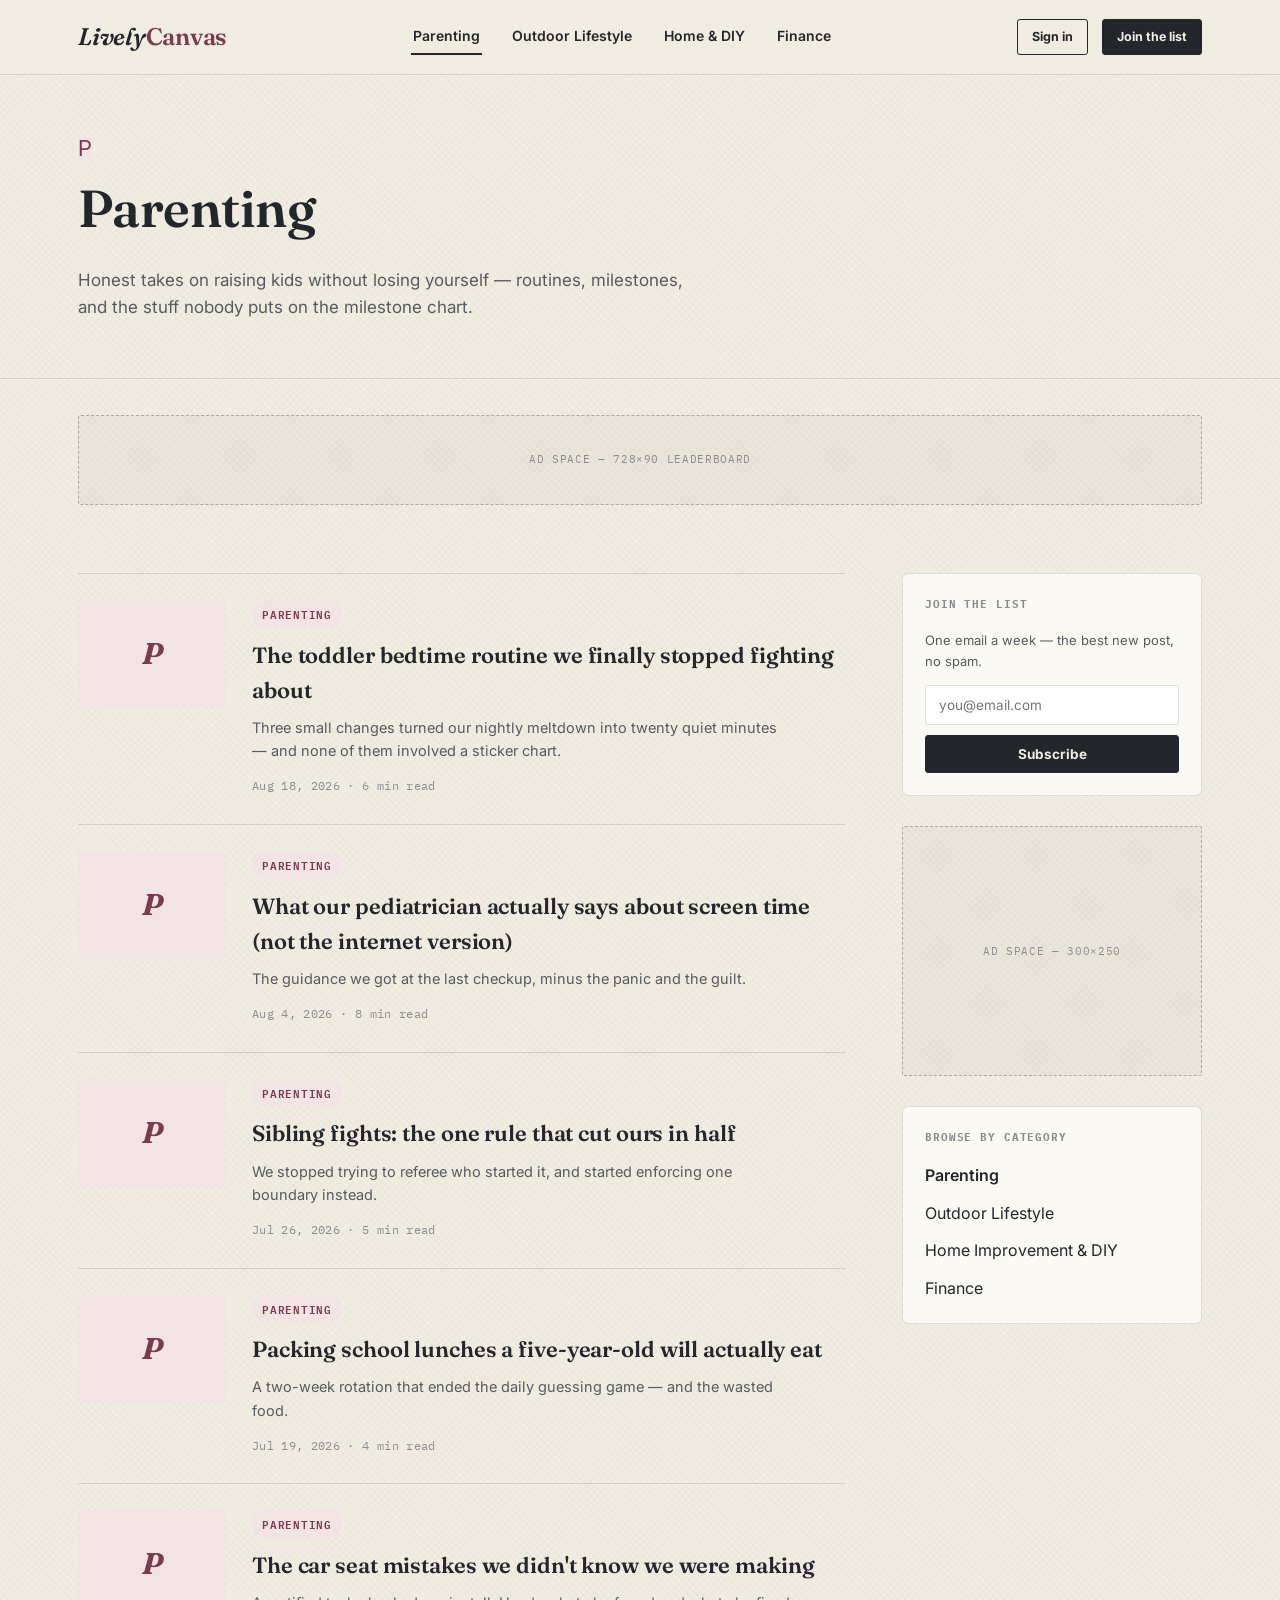
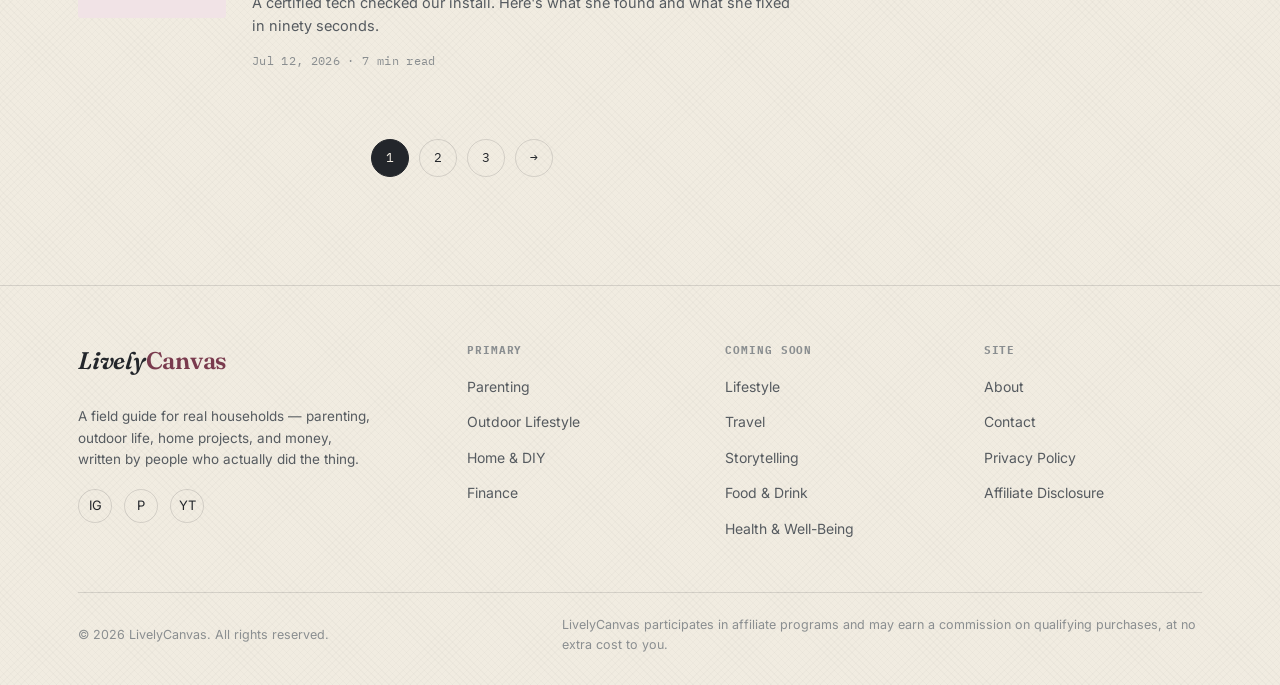
==== category.html @ d6696877 "Uploaded files from laptop" ====
<!DOCTYPE html>
<html lang="en">
<head>
<meta charset="UTF-8">
<meta name="viewport" content="width=device-width, initial-scale=1.0">
<title>Parenting — LivelyCanvas</title>
<meta name="description" content="Honest takes on raising kids without losing yourself.">
<link rel="preconnect" href="https://fonts.googleapis.com">
<link href="https://fonts.googleapis.com/css2?family=Fraunces:ital,wght@0,500;0,600;0,700;1,500;1,600&family=Inter:wght@400;500;600;700&family=IBM+Plex+Mono:wght@500;600&display=swap" rel="stylesheet">
<link rel="stylesheet" href="styles.css">
<!-- Google AdSense: paste your <script async src="https://pagead2..."> tag here once approved -->
</head>
<body>

<header class="site-header">
  <div class="header-row">
    <a href="index.html" class="logo">Lively<span>Canvas</span></a>
    <nav class="primary-nav">
      <a href="category.html?cat=parenting" class="active">Parenting</a>
      <a href="category.html?cat=outdoor">Outdoor Lifestyle</a>
      <a href="category.html?cat=diy">Home &amp; DIY</a>
      <a href="category.html?cat=finance">Finance</a>
    </nav>
    <div class="header-actions">
      <a href="#newsletter" class="btn btn-ghost btn-sm">Sign in</a>
      <a href="#newsletter" class="btn btn-solid btn-sm">Join the list</a>
      <button class="nav-toggle" aria-label="Menu"><span></span><span></span><span></span></button>
    </div>
  </div>
  <nav class="mobile-nav">
    <a href="category.html?cat=parenting">Parenting</a>
    <a href="category.html?cat=outdoor">Outdoor Lifestyle</a>
    <a href="category.html?cat=diy">Home &amp; DIY</a>
    <a href="category.html?cat=finance">Finance</a>
    <a href="#newsletter">Join the list</a>
  </nav>
</header>

<main>

  <section class="cat-hero">
    <div class="wrap">
      <span class="tag-icon" style="background:var(--plum-soft); color:var(--plum);">P</span>
      <h1>Parenting</h1>
      <p>Honest takes on raising kids without losing yourself — routines, milestones, and the stuff nobody puts on the milestone chart.</p>
    </div>
  </section>

  <div class="wrap" style="padding-top:36px;">
    <div class="ad-slot leaderboard">Ad space — 728×90 leaderboard</div>
  </div>

  <section class="section">
    <div class="wrap">
      <div class="post-layout">
        <div class="post-list">

          <article class="post-row">
            <div class="post-thumb plum">P</div>
            <div class="post-body">
              <span class="pill plum">Parenting</span>
              <h3><a href="post.html">The toddler bedtime routine we finally stopped fighting about</a></h3>
              <p>Three small changes turned our nightly meltdown into twenty quiet minutes — and none of them involved a sticker chart.</p>
              <span class="post-meta">Aug 18, 2026 · 6 min read</span>
            </div>
          </article>

          <article class="post-row">
            <div class="post-thumb plum">P</div>
            <div class="post-body">
              <span class="pill plum">Parenting</span>
              <h3><a href="post.html">What our pediatrician actually says about screen time (not the internet version)</a></h3>
              <p>The guidance we got at the last checkup, minus the panic and the guilt.</p>
              <span class="post-meta">Aug 4, 2026 · 8 min read</span>
            </div>
          </article>

          <article class="post-row">
            <div class="post-thumb plum">P</div>
            <div class="post-body">
              <span class="pill plum">Parenting</span>
              <h3><a href="post.html">Sibling fights: the one rule that cut ours in half</a></h3>
              <p>We stopped trying to referee who started it, and started enforcing one boundary instead.</p>
              <span class="post-meta">Jul 26, 2026 · 5 min read</span>
            </div>
          </article>

          <article class="post-row">
            <div class="post-thumb plum">P</div>
            <div class="post-body">
              <span class="pill plum">Parenting</span>
              <h3><a href="post.html">Packing school lunches a five-year-old will actually eat</a></h3>
              <p>A two-week rotation that ended the daily guessing game — and the wasted food.</p>
              <span class="post-meta">Jul 19, 2026 · 4 min read</span>
            </div>
          </article>

          <article class="post-row">
            <div class="post-thumb plum">P</div>
            <div class="post-body">
              <span class="pill plum">Parenting</span>
              <h3><a href="post.html">The car seat mistakes we didn't know we were making</a></h3>
              <p>A certified tech checked our install. Here's what she found and what she fixed in ninety seconds.</p>
              <span class="post-meta">Jul 12, 2026 · 7 min read</span>
            </div>
          </article>

          <div class="pagination">
            <a href="#" class="active">1</a>
            <a href="#">2</a>
            <a href="#">3</a>
            <a href="#">→</a>
          </div>
        </div>

        <aside class="sidebar">
          <div class="widget widget-newsletter" id="newsletter">
            <h4>Join the list</h4>
            <p>One email a week — the best new post, no spam.</p>
            <form data-newsletter>
              <input type="email" placeholder="you@email.com" required>
              <button type="submit" class="btn btn-solid">Subscribe</button>
            </form>
            <p class="newsletter-confirm" style="font-size:12px;"></p>
          </div>
          <div class="ad-slot rectangle">Ad space — 300×250</div>
          <div class="widget">
            <h4>Browse by category</h4>
            <ul style="display:flex; flex-direction:column; gap:12px;">
              <li><a href="category.html?cat=parenting" style="font-weight:600;">Parenting</a></li>
              <li><a href="category.html?cat=outdoor">Outdoor Lifestyle</a></li>
              <li><a href="category.html?cat=diy">Home Improvement &amp; DIY</a></li>
              <li><a href="category.html?cat=finance">Finance</a></li>
            </ul>
          </div>
        </aside>
      </div>
    </div>
  </section>

</main>

<footer class="site-footer">
  <div class="wrap">
    <div class="footer-grid">
      <div class="footer-brand">
        <a href="index.html" class="logo">Lively<span>Canvas</span></a>
        <p>A field guide for real households — parenting, outdoor life, home projects, and money, written by people who actually did the thing.</p>
        <div class="social-row">
          <a href="#" aria-label="Instagram">IG</a>
          <a href="#" aria-label="Pinterest">P</a>
          <a href="#" aria-label="YouTube">YT</a>
        </div>
      </div>
      <div class="footer-col">
        <h4>Primary</h4>
        <ul>
          <li><a href="category.html?cat=parenting">Parenting</a></li>
          <li><a href="category.html?cat=outdoor">Outdoor Lifestyle</a></li>
          <li><a href="category.html?cat=diy">Home &amp; DIY</a></li>
          <li><a href="category.html?cat=finance">Finance</a></li>
        </ul>
      </div>
      <div class="footer-col">
        <h4>Coming soon</h4>
        <ul>
          <li><a href="#">Lifestyle</a></li>
          <li><a href="#">Travel</a></li>
          <li><a href="#">Storytelling</a></li>
          <li><a href="#">Food &amp; Drink</a></li>
          <li><a href="#">Health &amp; Well-Being</a></li>
        </ul>
      </div>
      <div class="footer-col">
        <h4>Site</h4>
        <ul>
          <li><a href="#">About</a></li>
          <li><a href="#">Contact</a></li>
          <li><a href="#">Privacy Policy</a></li>
          <li><a href="#">Affiliate Disclosure</a></li>
        </ul>
      </div>
    </div>
    <div class="footer-bottom">
      <p>© 2026 LivelyCanvas. All rights reserved.</p>
      <p class="disclosure">LivelyCanvas participates in affiliate programs and may earn a commission on qualifying purchases, at no extra cost to you.</p>
    </div>
  </div>
</footer>

<script src="script.js"></script>
</body>
</html>
---- styles.css ----
/* =========================================================
   LivelyCanvas — design tokens
   ========================================================= */
:root{
  --canvas:      #F1ECE1;
  --canvas-deep: #E7DFCC;
  --card:        #FBF9F3;
  --ink:         #23262B;
  --ink-soft:    #565B60;
  --ink-faint:   #8A8E90;
  --line:        rgba(35,38,43,0.14);

  --meadow:      #3F5D45;  /* Outdoor Lifestyle */
  --meadow-soft: #E4EBE3;
  --plum:        #7A3B4E;  /* Parenting */
  --plum-soft:   #F1E3E6;
  --mustard:     #B9852A;  /* Home Improvement & DIY */
  --mustard-soft:#F3E7CF;
  --denim:       #2F5266;  /* Finance */
  --denim-soft:  #E1E9EC;

  --radius: 3px;
  --radius-lg: 6px;
  --max: 1180px;

  --font-display: 'Fraunces', Georgia, serif;
  --font-body: 'Inter', -apple-system, BlinkMacSystemFont, sans-serif;
  --font-mono: 'IBM Plex Mono', ui-monospace, monospace;
}

*, *::before, *::after{ box-sizing: border-box; }
html{ scroll-behavior: smooth; }

body{
  margin:0;
  background: var(--canvas);
  color: var(--ink);
  font-family: var(--font-body);
  font-size: 16px;
  line-height: 1.6;
  -webkit-font-smoothing: antialiased;
  background-image:
    repeating-linear-gradient(45deg, rgba(35,38,43,0.025) 0 1px, transparent 1px 5px),
    repeating-linear-gradient(-45deg, rgba(35,38,43,0.02) 0 1px, transparent 1px 5px);
}

img{ max-width:100%; display:block; }
a{ color: inherit; text-decoration: none; }
ul{ list-style:none; margin:0; padding:0; }
button{ font-family: inherit; cursor:pointer; }
input{ font-family: inherit; }

.wrap{ max-width: var(--max); margin: 0 auto; padding: 0 28px; }

.eyebrow{
  font-family: var(--font-mono);
  font-size: 12px;
  letter-spacing: 0.11em;
  text-transform: uppercase;
  color: var(--ink-soft);
}

/* Signature brush underline */
.brush{ display:block; width: 100%; height: 14px; margin-top: -6px; }
.brush path{ stroke-linecap: round; }

/* =========================================================
   Header
   ========================================================= */
.site-header{
  position: sticky; top:0; z-index: 40;
  background: rgba(241,236,225,0.92);
  backdrop-filter: blur(6px);
  border-bottom: 1px solid var(--line);
}
.header-row{
  display:flex; align-items:center; justify-content:space-between;
  padding: 18px 28px; max-width: var(--max); margin: 0 auto; gap: 24px;
}
.logo{
  font-family: var(--font-display); font-style: italic; font-weight: 600;
  font-size: 24px; letter-spacing: -0.01em; white-space: nowrap;
}
.logo span{ color: var(--plum); font-style: normal; }

.primary-nav{ display:flex; gap: 28px; }
.primary-nav a{
  font-size: 14px; font-weight: 600; padding: 6px 2px;
  border-bottom: 2px solid transparent;
  transition: border-color .15s ease, color .15s ease;
}
.primary-nav a:hover, .primary-nav a.active{ border-color: var(--ink); }

.header-actions{ display:flex; align-items:center; gap:14px; }
.btn{
  display:inline-flex; align-items:center; gap:8px;
  font-size: 13.5px; font-weight: 700; padding: 10px 18px;
  border-radius: var(--radius); border: 1px solid var(--ink);
  transition: transform .12s ease, background .15s ease, color .15s ease;
}
.btn-solid{ background: var(--ink); color: var(--canvas); }
.btn-solid:hover{ transform: translateY(-1px); background:#000; }
.btn-ghost{ background: transparent; color: var(--ink); }
.btn-ghost:hover{ background: var(--ink); color: var(--canvas); }
.btn-sm{ padding: 7px 14px; font-size: 12.5px; }

.nav-toggle{
  display:none; background:none; border:none;
  flex-direction:column; gap:5px; padding: 4px;
}
.nav-toggle span{ width:22px; height:2px; background:var(--ink); display:block; }
.mobile-nav{ display:none; flex-direction:column; padding: 6px 28px 20px; border-bottom: 1px solid var(--line); }
.mobile-nav.open{ display:flex; }
.mobile-nav a{ padding: 12px 0; font-size:15px; font-weight:600; border-bottom:1px solid var(--line); }
.mobile-nav a:last-child{ border-bottom:none; }

/* =========================================================
   Hero
   ========================================================= */
.hero{ padding: 76px 0 60px; border-bottom: 1px solid var(--line); }
.hero-inner{ max-width: 760px; }
.hero h1{
  font-family: var(--font-display); font-weight: 600;
  font-size: clamp(40px, 6vw, 68px); line-height: 1.04; letter-spacing: -0.015em;
  margin: 18px 0 6px;
}
.hero h1 em{ font-style: italic; color: var(--plum); }
.hero p.lede{ font-size: 19px; color: var(--ink-soft); max-width: 540px; margin: 22px 0 34px; }
.hero-cta{ display:flex; gap:14px; flex-wrap: wrap; }

/* =========================================================
   Category swatch grid
   ========================================================= */
.section{ padding: 68px 0; }
.section-head{
  display:flex; align-items: flex-end; justify-content: space-between;
  gap: 20px; margin-bottom: 34px; flex-wrap: wrap;
}
.section-head h2{
  font-family: var(--font-display); font-size: clamp(28px, 3.4vw, 38px);
  font-weight: 600; margin: 6px 0 0; letter-spacing: -0.01em;
}
.section-head p{ color: var(--ink-soft); max-width: 480px; margin: 8px 0 0; }

.swatch-grid{ display:grid; grid-template-columns: repeat(4, 1fr); gap: 18px; }
.swatch{
  position: relative; background: var(--card); border: 1px solid var(--line);
  border-radius: var(--radius-lg); padding: 26px 22px 22px; overflow: hidden;
  transition: transform .18s ease, box-shadow .18s ease;
}
.swatch::before{
  content:""; position:absolute; left:0; top:0; bottom:0; width: 5px;
  background: var(--accent, var(--ink));
}
.swatch:hover{ transform: translateY(-4px); box-shadow: 0 14px 26px rgba(35,38,43,0.09); }
.swatch .tag-icon{
  width: 38px; height:38px; border-radius: 50%;
  background: var(--accent-soft, var(--canvas-deep)); color: var(--accent, var(--ink));
  display:flex; align-items:center; justify-content:center;
  font-family: var(--font-display); font-style: italic; font-weight:700; font-size:17px;
  margin-bottom: 16px;
}
.swatch h3{ font-family: var(--font-display); font-size: 21px; font-weight: 600; margin: 0 0 8px; }
.swatch p{ font-size: 14px; color: var(--ink-soft); margin: 0 0 16px; }
.swatch .swatch-link{
  font-family: var(--font-mono); font-size: 12px; letter-spacing: 0.06em;
  text-transform: uppercase; font-weight: 600; color: var(--accent, var(--ink));
  display:inline-flex; align-items:center; gap:6px;
}

.swatch.meadow{ --accent: var(--meadow); --accent-soft: var(--meadow-soft); }
.swatch.plum{ --accent: var(--plum); --accent-soft: var(--plum-soft); }
.swatch.mustard{ --accent: var(--mustard); --accent-soft: var(--mustard-soft); }
.swatch.denim{ --accent: var(--denim); --accent-soft: var(--denim-soft); }

/* Category pill */
.pill{
  display:inline-block; font-family: var(--font-mono); font-size: 11px;
  letter-spacing: 0.07em; text-transform: uppercase; font-weight: 600;
  padding: 5px 10px; border-radius: 20px;
  background: var(--accent-soft, var(--canvas-deep)); color: var(--accent, var(--ink));
}
.pill.meadow{ --accent: var(--meadow); --accent-soft: var(--meadow-soft); }
.pill.plum{ --accent: var(--plum); --accent-soft: var(--plum-soft); }
.pill.mustard{ --accent: var(--mustard); --accent-soft: var(--mustard-soft); }
.pill.denim{ --accent: var(--denim); --accent-soft: var(--denim-soft); }
.pill.outline{ background: transparent; border: 1px solid var(--line); color: var(--ink-soft); }

/* =========================================================
   Post list / cards
   ========================================================= */
.post-list{ display:flex; flex-direction: column; }
.post-row{
  display:grid; grid-template-columns: 148px 1fr; gap: 26px;
  padding: 26px 0; border-top: 1px solid var(--line); align-items: start;
}
.post-list .post-row:last-child{ border-bottom: 1px solid var(--line); }
.post-thumb{
  width: 148px; height: 108px; border-radius: var(--radius);
  background: var(--accent-soft, var(--canvas-deep)); color: var(--accent, var(--ink));
  display:flex; align-items:center; justify-content:center;
  font-family: var(--font-display); font-style: italic; font-size: 30px; font-weight:700;
  flex-shrink: 0;
}
.post-thumb.meadow{ --accent: var(--meadow); --accent-soft: var(--meadow-soft); }
.post-thumb.plum{ --accent: var(--plum); --accent-soft: var(--plum-soft); }
.post-thumb.mustard{ --accent: var(--mustard); --accent-soft: var(--mustard-soft); }
.post-thumb.denim{ --accent: var(--denim); --accent-soft: var(--denim-soft); }

.post-body h3{
  font-family: var(--font-display); font-size: 22px; font-weight: 600;
  margin: 10px 0 8px; letter-spacing: -0.005em;
}
.post-body h3 a:hover{ text-decoration: underline; text-decoration-color: var(--line); text-underline-offset: 4px; }
.post-body p{ color: var(--ink-soft); font-size: 14.5px; margin: 0 0 10px; max-width: 60ch; }
.post-meta{ font-family: var(--font-mono); font-size: 11.5px; color: var(--ink-faint); letter-spacing: 0.03em; }

/* Coming soon pills row */
.pill-row{ display:flex; flex-wrap: wrap; gap: 10px; }
.pill-row .pill{ padding: 8px 15px; font-size: 11.5px; }

/* =========================================================
   Newsletter band
   ========================================================= */
.newsletter{
  background: var(--ink); color: var(--canvas); border-radius: var(--radius-lg);
  padding: 52px 48px; display:flex; align-items:center; justify-content: space-between;
  gap: 40px; flex-wrap: wrap;
}
.newsletter h2{ font-family: var(--font-display); font-size: clamp(26px,3vw,34px); font-weight: 600; margin: 0 0 8px; }
.newsletter p{ color: rgba(241,236,225,0.72); max-width: 420px; margin:0; font-size: 14.5px;}
.newsletter-form{ display:flex; gap:10px; flex-wrap: wrap; }
.newsletter-form input[type="email"]{
  padding: 13px 16px; border-radius: var(--radius); border: 1px solid rgba(241,236,225,0.3);
  background: rgba(241,236,225,0.06); color: var(--canvas); min-width: 240px; font-size: 14px;
}
.newsletter-form input::placeholder{ color: rgba(241,236,225,0.5); }
.newsletter-form .btn-solid{ background: var(--canvas); color: var(--ink); border-color: var(--canvas); }
.newsletter-note{ font-size: 12px; color: rgba(241,236,225,0.5); margin-top: 10px; width:100%; }
.newsletter-confirm{ font-size: 13.5px; color: var(--mustard); margin-top: 10px; display:none; }

/* =========================================================
   Ad slot (placeholder — swap for real ad code)
   ========================================================= */
.ad-slot{
  border: 1px dashed rgba(35,38,43,0.3); border-radius: var(--radius);
  background: rgba(35,38,43,0.03); color: var(--ink-faint);
  font-family: var(--font-mono); font-size: 11px; letter-spacing: 0.06em; text-transform: uppercase;
  display:flex; align-items:center; justify-content:center; text-align:center; padding: 14px;
}
.ad-slot.leaderboard{ min-height: 90px; }
.ad-slot.rectangle{ min-height: 250px; }
.ad-slot.incontent{ min-height: 110px; margin: 34px 0; }

/* =========================================================
   Footer
   ========================================================= */
.site-footer{ border-top: 1px solid var(--line); padding: 56px 0 30px; margin-top: 40px; }
.footer-grid{ display:grid; grid-template-columns: 1.6fr 1fr 1fr 1fr; gap: 40px; padding-bottom: 40px; }
.footer-brand .logo{ margin-bottom: 12px; display:inline-block; }
.footer-brand p{ color: var(--ink-soft); font-size: 13.5px; max-width: 300px; }
.footer-col h4{
  font-family: var(--font-mono); font-size: 11px; letter-spacing: 0.08em;
  text-transform: uppercase; color: var(--ink-faint); margin: 0 0 14px;
}
.footer-col ul li{ margin-bottom: 10px; }
.footer-col a{ font-size: 14px; color: var(--ink-soft); }
.footer-col a:hover{ color: var(--ink); }
.social-row{ display:flex; gap:12px; margin-top:18px; }
.social-row a{
  width:34px; height:34px; border-radius:50%; border:1px solid var(--line);
  display:flex; align-items:center; justify-content:center; font-size: 13px;
}
.social-row a:hover{ background: var(--ink); color: var(--canvas); }
.footer-bottom{
  border-top: 1px solid var(--line); padding-top: 22px;
  display:flex; justify-content:space-between; align-items:center; flex-wrap: wrap; gap:10px;
}
.footer-bottom p{ font-size: 12.5px; color: var(--ink-faint); margin:0; }
.disclosure{ font-size: 12px; color: var(--ink-faint); max-width: 640px; }

/* =========================================================
   Article / post page
   ========================================================= */
.post-layout{ display:grid; grid-template-columns: 1fr 300px; gap: 56px; align-items: start; }
.article-header{ margin-bottom: 26px; }
.article-header h1{
  font-family: var(--font-display); font-size: clamp(32px, 4.4vw, 48px); font-weight: 600;
  line-height: 1.08; margin: 16px 0 18px; letter-spacing: -0.01em;
}
.article-header .lede{ font-size: 18px; color: var(--ink-soft); max-width: 62ch; }
.byline{ display:flex; align-items:center; gap:12px; margin-top: 22px; font-size: 13.5px; color: var(--ink-soft); }
.byline .avatar{
  width:36px; height:36px; border-radius:50%; background: var(--plum-soft); color: var(--plum);
  display:flex; align-items:center; justify-content:center;
  font-family: var(--font-display); font-style:italic; font-weight:700;
}
.article-hero-img{
  width:100%; aspect-ratio: 16/8; border-radius: var(--radius-lg);
  background: linear-gradient(135deg, var(--plum-soft), var(--mustard-soft));
  margin: 28px 0 36px; display:flex; align-items:center; justify-content:center;
  font-family: var(--font-mono); font-size:12px; color:var(--ink-faint); text-transform:uppercase; letter-spacing:.06em;
}

.article-body{ font-size: 17.5px; line-height: 1.8; max-width: 68ch; }
.article-body h2{ font-family: var(--font-display); font-size: 27px; font-weight:600; margin: 40px 0 14px; letter-spacing: -0.005em; }
.article-body h3{ font-family: var(--font-display); font-size: 21px; font-weight:600; margin: 30px 0 12px; }
.article-body p{ margin: 0 0 20px; color: var(--ink); }
.article-body ul, .article-body ol{ margin: 0 0 20px; padding-left: 22px; }
.article-body li{ margin-bottom: 8px; }
.article-body blockquote{
  font-family: var(--font-display); font-style: italic; font-size: 24px; line-height: 1.5;
  color: var(--plum); border-left: 3px solid var(--plum); margin: 34px 0; padding: 4px 0 4px 24px;
}

.pick-box{
  border: 1px solid var(--line); background: var(--card); border-radius: var(--radius-lg);
  padding: 22px; margin: 30px 0; display:flex; gap:18px; align-items:center;
}
.pick-box .pick-swatch{
  width: 64px; height:64px; border-radius: var(--radius); background: var(--mustard-soft); color: var(--mustard);
  display:flex; align-items:center; justify-content:center;
  font-family: var(--font-display); font-style:italic; font-weight:700; font-size:22px; flex-shrink:0;
}
.pick-box .pick-eyebrow{ font-family: var(--font-mono); font-size:10.5px; text-transform:uppercase; letter-spacing:.08em; color:var(--mustard); }
.pick-box h4{ font-family: var(--font-display); font-size:18px; margin: 4px 0 6px; }
.pick-box p{ font-size: 13.5px; color: var(--ink-soft); margin:0 0 10px; }

.author-box{
  display:flex; gap:18px; border-top: 1px solid var(--line); border-bottom: 1px solid var(--line);
  padding: 28px 0; margin: 44px 0; align-items: flex-start;
}
.author-box .avatar{ width:52px; height:52px; font-size:18px; }
.author-box h4{ font-family: var(--font-display); font-size:17px; margin:0 0 6px; }
.author-box p{ font-size: 13.5px; color: var(--ink-soft); margin:0; max-width: 52ch; }

.sidebar{ display:flex; flex-direction: column; gap: 30px; position: sticky; top: 96px; }
.widget{ border: 1px solid var(--line); background: var(--card); border-radius: var(--radius-lg); padding: 22px; }
.widget h4{ font-family: var(--font-mono); font-size: 11px; text-transform:uppercase; letter-spacing:.08em; color: var(--ink-faint); margin: 0 0 16px; }
.widget-post{ display:flex; gap:12px; margin-bottom:14px; align-items:flex-start; }
.widget-post:last-child{ margin-bottom:0; }
.widget-post .num{ font-family: var(--font-display); font-style:italic; font-weight:700; color: var(--plum); font-size: 18px; width:22px; flex-shrink:0; }
.widget-post h5{ font-family: var(--font-body); font-weight:600; font-size:14px; margin:0 0 4px; line-height:1.4; }
.widget-post span{ font-family: var(--font-mono); font-size:10.5px; color: var(--ink-faint); }
.widget-newsletter p{ font-size: 13px; color: var(--ink-soft); margin: 0 0 14px; }
.widget-newsletter input{ width:100%; padding: 11px 13px; border-radius: var(--radius); border: 1px solid var(--line); margin-bottom:10px; font-size:13.5px; }
.widget-newsletter .btn{ width:100%; justify-content:center; }

.related-grid{ display:grid; grid-template-columns: repeat(3,1fr); gap:18px; margin-top: 40px;}

/* =========================================================
   Category page header
   ========================================================= */
.cat-hero{ padding: 56px 0 40px; border-bottom: 1px solid var(--line); }
.cat-hero .tag-icon{ width:52px; height:52px; font-size:22px; margin-bottom:18px; }
.cat-hero h1{ font-family: var(--font-display); font-weight:600; font-size: clamp(34px,5vw,52px); margin: 0 0 12px; letter-spacing:-0.01em; }
.cat-hero p{ font-size:17px; color: var(--ink-soft); max-width:56ch; }
.pagination{ display:flex; gap:10px; justify-content:center; margin-top: 40px; }
.pagination a{
  width:38px; height:38px; border-radius:50%; border:1px solid var(--line);
  display:flex; align-items:center; justify-content:center; font-family: var(--font-mono); font-size:13px;
}
.pagination a.active{ background:var(--ink); color:var(--canvas); border-color:var(--ink); }

/* =========================================================
   Responsive
   ========================================================= */
@media (max-width: 980px){
  .swatch-grid{ grid-template-columns: repeat(2,1fr); }
  .post-layout{ grid-template-columns: 1fr; }
  .sidebar{ position:static; }
  .footer-grid{ grid-template-columns: 1fr 1fr; }
  .related-grid{ grid-template-columns: 1fr 1fr; }
}
@media (max-width: 720px){
  .primary-nav{ display:none; }
  .nav-toggle{ display:flex; }
  .header-actions .btn-ghost{ display:none; }
  .swatch-grid{ grid-template-columns: 1fr; }
  .post-row{ grid-template-columns: 96px 1fr; gap:16px; }
  .post-thumb{ width:96px; height:76px; font-size:22px; }
  .footer-grid{ grid-template-columns: 1fr 1fr; gap:28px; }
  .related-grid{ grid-template-columns: 1fr; }
  .newsletter{ padding: 36px 26px; }
  .hero{ padding: 52px 0 44px; }
  .section{ padding: 48px 0; }
}
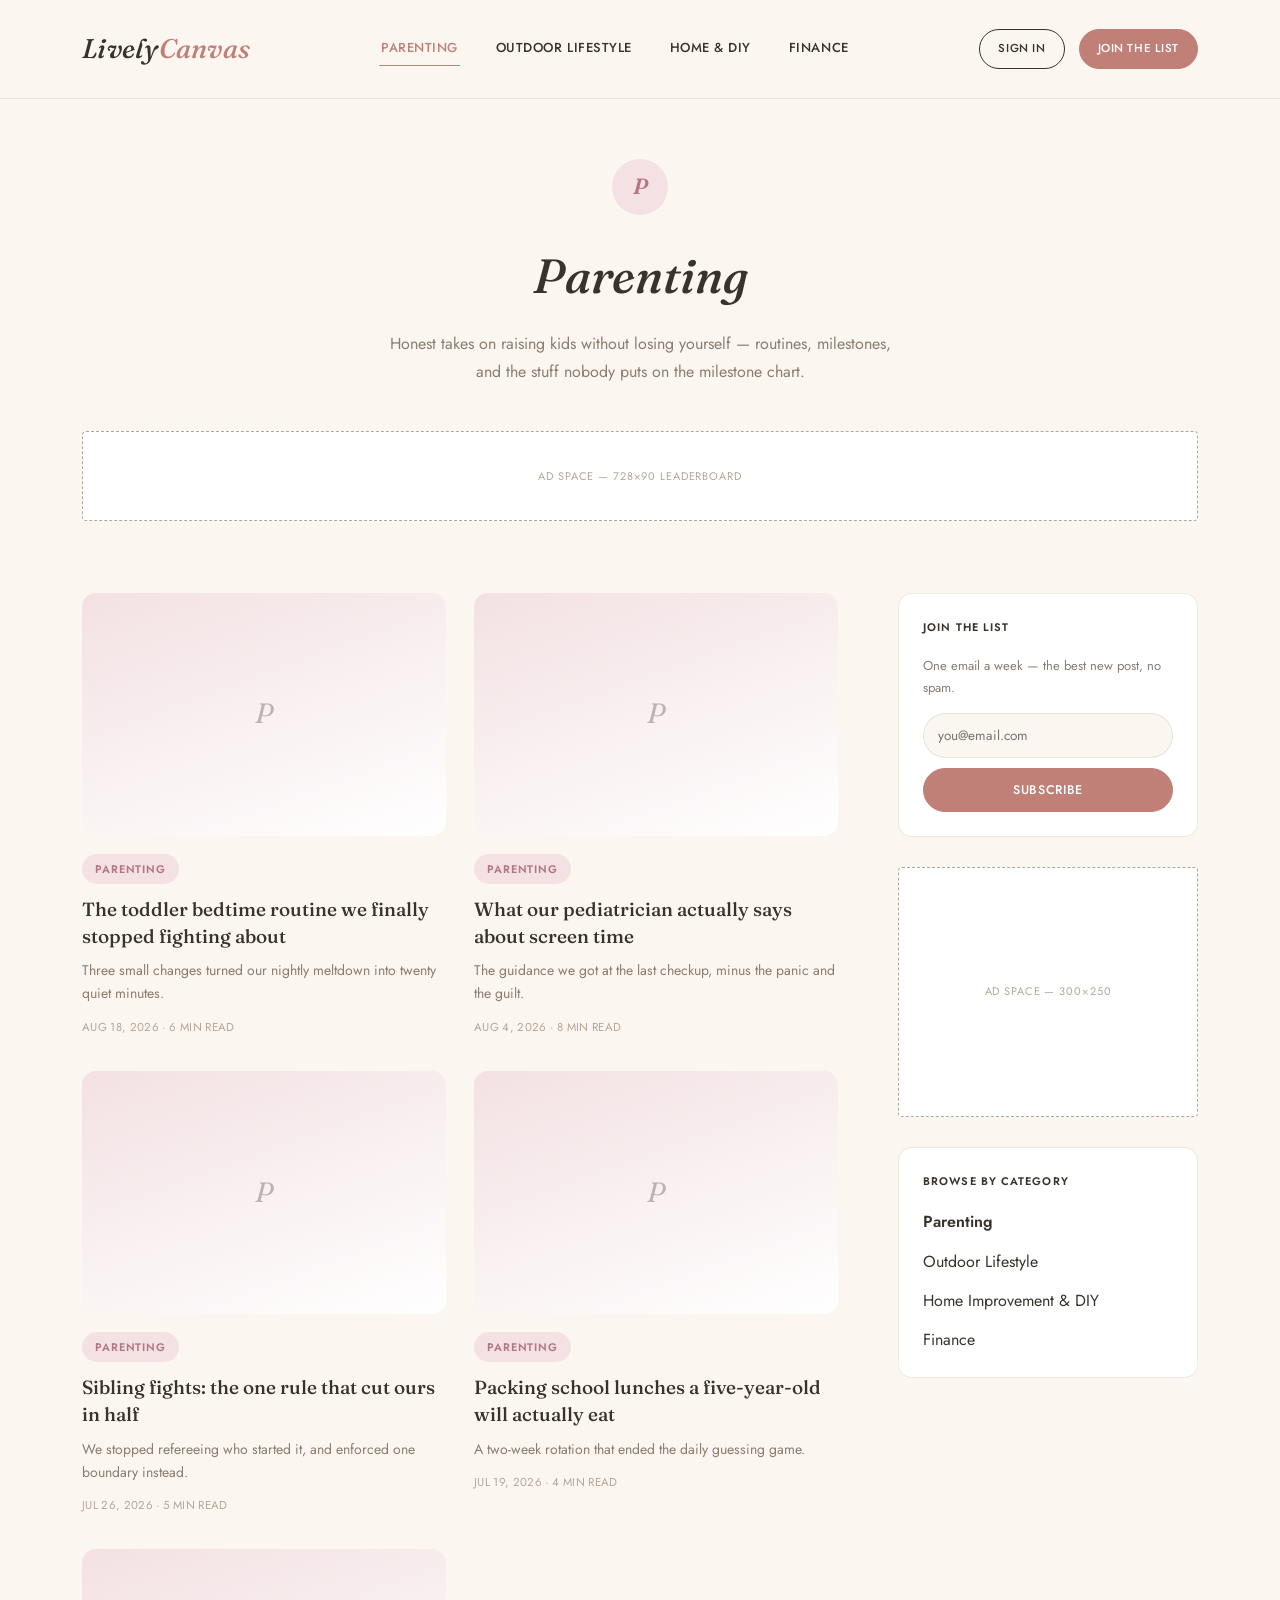
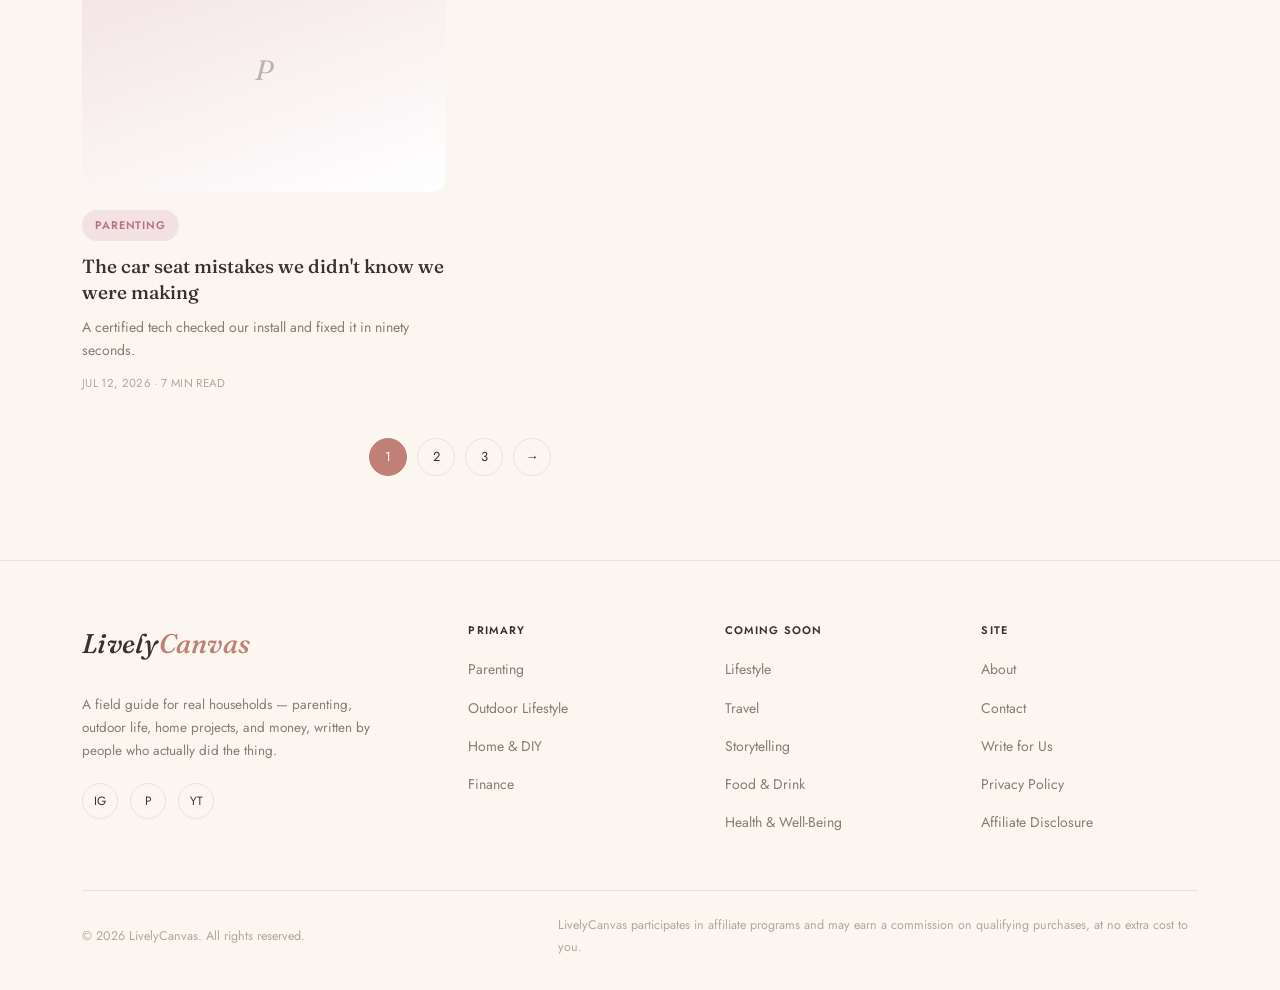
==== commit bb12c0da: "Aligned theme to emiliarossi blog website" ====
--- a/category.html
+++ b/category.html
@@ -6,9 +6,8 @@
 <title>Parenting — LivelyCanvas</title>
 <meta name="description" content="Honest takes on raising kids without losing yourself.">
 <link rel="preconnect" href="https://fonts.googleapis.com">
-<link href="https://fonts.googleapis.com/css2?family=Fraunces:ital,wght@0,500;0,600;0,700;1,500;1,600&family=Inter:wght@400;500;600;700&family=IBM+Plex+Mono:wght@500;600&display=swap" rel="stylesheet">
+<link href="https://fonts.googleapis.com/css2?family=Fraunces:ital,wght@0,500;0,600;1,500;1,600&family=Jost:wght@400;500;600&display=swap" rel="stylesheet">
 <link rel="stylesheet" href="styles.css">
-<!-- Google AdSense: paste your <script async src="https://pagead2..."> tag here once approved -->
 </head>
 <body>
 
@@ -22,8 +21,8 @@
       <a href="category.html?cat=finance">Finance</a>
     </nav>
     <div class="header-actions">
-      <a href="#newsletter" class="btn btn-ghost btn-sm">Sign in</a>
-      <a href="#newsletter" class="btn btn-solid btn-sm">Join the list</a>
+      <a href="index.html#newsletter" class="btn btn-ghost btn-sm">Sign in</a>
+      <a href="index.html#newsletter" class="btn btn-solid btn-sm">Join the list</a>
       <button class="nav-toggle" aria-label="Menu"><span></span><span></span><span></span></button>
     </div>
   </div>
@@ -32,7 +31,7 @@
     <a href="category.html?cat=outdoor">Outdoor Lifestyle</a>
     <a href="category.html?cat=diy">Home &amp; DIY</a>
     <a href="category.html?cat=finance">Finance</a>
-    <a href="#newsletter">Join the list</a>
+    <a href="index.html#newsletter">Join the list</a>
   </nav>
 </header>
 
@@ -40,70 +39,63 @@
 
   <section class="cat-hero">
     <div class="wrap">
-      <span class="tag-icon" style="background:var(--plum-soft); color:var(--plum);">P</span>
+      <div class="cat-icon" style="background:var(--rose-soft); color:var(--rose);">P</div>
       <h1>Parenting</h1>
       <p>Honest takes on raising kids without losing yourself — routines, milestones, and the stuff nobody puts on the milestone chart.</p>
     </div>
   </section>
 
-  <div class="wrap" style="padding-top:36px;">
+  <div class="wrap" style="padding-bottom:8px;">
     <div class="ad-slot leaderboard">Ad space — 728×90 leaderboard</div>
   </div>
 
   <section class="section">
     <div class="wrap">
       <div class="post-layout">
-        <div class="post-list">
+        <div>
+          <div class="post-card-grid" style="grid-template-columns: repeat(2,1fr);">
 
-          <article class="post-row">
-            <div class="post-thumb plum">P</div>
-            <div class="post-body">
-              <span class="pill plum">Parenting</span>
+            <article class="post-card">
+              <a href="post.html"><div class="post-card-photo rose">P</div></a>
+              <span class="pill rose">Parenting</span>
               <h3><a href="post.html">The toddler bedtime routine we finally stopped fighting about</a></h3>
-              <p>Three small changes turned our nightly meltdown into twenty quiet minutes — and none of them involved a sticker chart.</p>
+              <p>Three small changes turned our nightly meltdown into twenty quiet minutes.</p>
               <span class="post-meta">Aug 18, 2026 · 6 min read</span>
-            </div>
-          </article>
+            </article>
 
-          <article class="post-row">
-            <div class="post-thumb plum">P</div>
-            <div class="post-body">
-              <span class="pill plum">Parenting</span>
-              <h3><a href="post.html">What our pediatrician actually says about screen time (not the internet version)</a></h3>
+            <article class="post-card">
+              <a href="post.html"><div class="post-card-photo rose">P</div></a>
+              <span class="pill rose">Parenting</span>
+              <h3><a href="post.html">What our pediatrician actually says about screen time</a></h3>
               <p>The guidance we got at the last checkup, minus the panic and the guilt.</p>
               <span class="post-meta">Aug 4, 2026 · 8 min read</span>
-            </div>
-          </article>
+            </article>
 
-          <article class="post-row">
-            <div class="post-thumb plum">P</div>
-            <div class="post-body">
-              <span class="pill plum">Parenting</span>
+            <article class="post-card">
+              <a href="post.html"><div class="post-card-photo rose">P</div></a>
+              <span class="pill rose">Parenting</span>
               <h3><a href="post.html">Sibling fights: the one rule that cut ours in half</a></h3>
-              <p>We stopped trying to referee who started it, and started enforcing one boundary instead.</p>
+              <p>We stopped refereeing who started it, and enforced one boundary instead.</p>
               <span class="post-meta">Jul 26, 2026 · 5 min read</span>
-            </div>
-          </article>
+            </article>
 
-          <article class="post-row">
-            <div class="post-thumb plum">P</div>
-            <div class="post-body">
-              <span class="pill plum">Parenting</span>
+            <article class="post-card">
+              <a href="post.html"><div class="post-card-photo rose">P</div></a>
+              <span class="pill rose">Parenting</span>
               <h3><a href="post.html">Packing school lunches a five-year-old will actually eat</a></h3>
-              <p>A two-week rotation that ended the daily guessing game — and the wasted food.</p>
+              <p>A two-week rotation that ended the daily guessing game.</p>
               <span class="post-meta">Jul 19, 2026 · 4 min read</span>
-            </div>
-          </article>
+            </article>
 
-          <article class="post-row">
-            <div class="post-thumb plum">P</div>
-            <div class="post-body">
-              <span class="pill plum">Parenting</span>
+            <article class="post-card">
+              <a href="post.html"><div class="post-card-photo rose">P</div></a>
+              <span class="pill rose">Parenting</span>
               <h3><a href="post.html">The car seat mistakes we didn't know we were making</a></h3>
-              <p>A certified tech checked our install. Here's what she found and what she fixed in ninety seconds.</p>
+              <p>A certified tech checked our install and fixed it in ninety seconds.</p>
               <span class="post-meta">Jul 12, 2026 · 7 min read</span>
-            </div>
-          </article>
+            </article>
+
+          </div>
 
           <div class="pagination">
             <a href="#" class="active">1</a>
@@ -176,6 +168,7 @@
         <ul>
           <li><a href="#">About</a></li>
           <li><a href="#">Contact</a></li>
+          <li><a href="write-for-us.html">Write for Us</a></li>
           <li><a href="#">Privacy Policy</a></li>
           <li><a href="#">Affiliate Disclosure</a></li>
         </ul>
--- a/styles.css
+++ b/styles.css
@@ -1,31 +1,33 @@
 /* =========================================================
-   LivelyCanvas — design tokens
+   LivelyCanvas — design tokens (warm personal-blog theme)
    ========================================================= */
 :root{
-  --canvas:      #F1ECE1;
-  --canvas-deep: #E7DFCC;
-  --card:        #FBF9F3;
-  --ink:         #23262B;
-  --ink-soft:    #565B60;
-  --ink-faint:   #8A8E90;
-  --line:        rgba(35,38,43,0.14);
-
-  --meadow:      #3F5D45;  /* Outdoor Lifestyle */
-  --meadow-soft: #E4EBE3;
-  --plum:        #7A3B4E;  /* Parenting */
-  --plum-soft:   #F1E3E6;
-  --mustard:     #B9852A;  /* Home Improvement & DIY */
-  --mustard-soft:#F3E7CF;
-  --denim:       #2F5266;  /* Finance */
-  --denim-soft:  #E1E9EC;
-
-  --radius: 3px;
-  --radius-lg: 6px;
+  --canvas:      #FBF6F0;
+  --canvas-deep: #F3E9DE;
+  --card:        #FFFFFF;
+  --ink:         #3A322C;
+  --ink-soft:    #8A7D71;
+  --ink-faint:   #B3A79A;
+  --line:        rgba(58,50,44,0.10);
+
+  --brand:       #C08078;  /* primary elegant accent — logo, CTAs, emphasis */
+  --brand-soft:  #F5E4E1;
+
+  --rose:        #B4767E;  /* Parenting */
+  --rose-soft:   #F3E1E3;
+  --sage:        #8CA084;  /* Outdoor Lifestyle */
+  --sage-soft:   #EAF0E6;
+  --caramel:     #C39A63;  /* Home Improvement & DIY */
+  --caramel-soft:#F5EBDC;
+  --slate:       #7D93A6;  /* Finance */
+  --slate-soft:  #E7EDF1;
+
+  --radius: 4px;
+  --radius-lg: 14px;
   --max: 1180px;
 
   --font-display: 'Fraunces', Georgia, serif;
-  --font-body: 'Inter', -apple-system, BlinkMacSystemFont, sans-serif;
-  --font-mono: 'IBM Plex Mono', ui-monospace, monospace;
+  --font-body: 'Jost', 'Inter', -apple-system, BlinkMacSystemFont, sans-serif;
 }
 
 *, *::before, *::after{ box-sizing: border-box; }
@@ -37,11 +39,8 @@
   color: var(--ink);
   font-family: var(--font-body);
   font-size: 16px;
-  line-height: 1.6;
+  line-height: 1.7;
   -webkit-font-smoothing: antialiased;
-  background-image:
-    repeating-linear-gradient(45deg, rgba(35,38,43,0.025) 0 1px, transparent 1px 5px),
-    repeating-linear-gradient(-45deg, rgba(35,38,43,0.02) 0 1px, transparent 1px 5px);
 }
 
 img{ max-width:100%; display:block; }
@@ -50,230 +49,241 @@
 button{ font-family: inherit; cursor:pointer; }
 input{ font-family: inherit; }
 
-.wrap{ max-width: var(--max); margin: 0 auto; padding: 0 28px; }
+.wrap{ max-width: var(--max); margin: 0 auto; padding: 0 32px; }
 
 .eyebrow{
-  font-family: var(--font-mono);
+  font-family: var(--font-body);
   font-size: 12px;
-  letter-spacing: 0.11em;
+  letter-spacing: 0.18em;
   text-transform: uppercase;
-  color: var(--ink-soft);
-}
-
-/* Signature brush underline */
-.brush{ display:block; width: 100%; height: 14px; margin-top: -6px; }
-.brush path{ stroke-linecap: round; }
+  font-weight: 500;
+  color: var(--brand);
+}
 
 /* =========================================================
    Header
    ========================================================= */
 .site-header{
-  position: sticky; top:0; z-index: 40;
-  background: rgba(241,236,225,0.92);
-  backdrop-filter: blur(6px);
+  background: var(--canvas);
   border-bottom: 1px solid var(--line);
 }
 .header-row{
   display:flex; align-items:center; justify-content:space-between;
-  padding: 18px 28px; max-width: var(--max); margin: 0 auto; gap: 24px;
+  padding: 26px 32px; max-width: var(--max); margin: 0 auto; gap: 24px;
 }
 .logo{
-  font-family: var(--font-display); font-style: italic; font-weight: 600;
-  font-size: 24px; letter-spacing: -0.01em; white-space: nowrap;
-}
-.logo span{ color: var(--plum); font-style: normal; }
-
-.primary-nav{ display:flex; gap: 28px; }
+  font-family: var(--font-display); font-style: italic; font-weight: 500;
+  font-size: 27px; letter-spacing: 0.01em; white-space: nowrap; color: var(--ink);
+}
+.logo span{ color: var(--brand); font-style: italic; }
+
+.primary-nav{ display:flex; gap: 34px; }
 .primary-nav a{
-  font-size: 14px; font-weight: 600; padding: 6px 2px;
-  border-bottom: 2px solid transparent;
+  font-size: 13px; font-weight: 500; letter-spacing: 0.04em; text-transform: uppercase;
+  padding: 6px 2px; border-bottom: 1px solid transparent;
   transition: border-color .15s ease, color .15s ease;
 }
-.primary-nav a:hover, .primary-nav a.active{ border-color: var(--ink); }
+.primary-nav a:hover, .primary-nav a.active{ border-color: var(--brand); color: var(--brand); }
 
 .header-actions{ display:flex; align-items:center; gap:14px; }
 .btn{
   display:inline-flex; align-items:center; gap:8px;
-  font-size: 13.5px; font-weight: 700; padding: 10px 18px;
-  border-radius: var(--radius); border: 1px solid var(--ink);
-  transition: transform .12s ease, background .15s ease, color .15s ease;
-}
-.btn-solid{ background: var(--ink); color: var(--canvas); }
-.btn-solid:hover{ transform: translateY(-1px); background:#000; }
+  font-size: 12.5px; font-weight: 500; letter-spacing: 0.05em; text-transform: uppercase;
+  padding: 12px 22px; border-radius: 999px; border: 1px solid var(--ink);
+  transition: transform .15s ease, background .18s ease, color .18s ease, border-color .18s ease;
+}
+.btn-solid{ background: var(--brand); color: #fff; border-color: var(--brand); }
+.btn-solid:hover{ transform: translateY(-1px); background: #A96860; border-color:#A96860; }
 .btn-ghost{ background: transparent; color: var(--ink); }
-.btn-ghost:hover{ background: var(--ink); color: var(--canvas); }
-.btn-sm{ padding: 7px 14px; font-size: 12.5px; }
+.btn-ghost:hover{ border-color: var(--brand); color: var(--brand); }
+.btn-sm{ padding: 9px 18px; font-size: 11.5px; }
 
 .nav-toggle{
   display:none; background:none; border:none;
   flex-direction:column; gap:5px; padding: 4px;
 }
-.nav-toggle span{ width:22px; height:2px; background:var(--ink); display:block; }
-.mobile-nav{ display:none; flex-direction:column; padding: 6px 28px 20px; border-bottom: 1px solid var(--line); }
+.nav-toggle span{ width:22px; height:1.5px; background:var(--ink); display:block; }
+.mobile-nav{ display:none; flex-direction:column; padding: 6px 32px 24px; border-bottom: 1px solid var(--line); }
 .mobile-nav.open{ display:flex; }
-.mobile-nav a{ padding: 12px 0; font-size:15px; font-weight:600; border-bottom:1px solid var(--line); }
+.mobile-nav a{ padding: 14px 0; font-size:14px; font-weight:500; letter-spacing:.03em; text-transform:uppercase; border-bottom:1px solid var(--line); }
 .mobile-nav a:last-child{ border-bottom:none; }
 
 /* =========================================================
-   Hero
-   ========================================================= */
-.hero{ padding: 76px 0 60px; border-bottom: 1px solid var(--line); }
-.hero-inner{ max-width: 760px; }
-.hero h1{
-  font-family: var(--font-display); font-weight: 600;
-  font-size: clamp(40px, 6vw, 68px); line-height: 1.04; letter-spacing: -0.015em;
-  margin: 18px 0 6px;
-}
-.hero h1 em{ font-style: italic; color: var(--plum); }
-.hero p.lede{ font-size: 19px; color: var(--ink-soft); max-width: 540px; margin: 22px 0 34px; }
+   Hero — personal welcome + photo collage
+   ========================================================= */
+.hero{ padding: 72px 0 88px; }
+.hero-grid{
+  display:grid; grid-template-columns: 1fr 1fr; gap: 64px; align-items:center;
+}
+.hero-copy .eyebrow{ display:block; margin-bottom: 18px; }
+.hero-copy h1{
+  font-family: var(--font-display); font-weight: 500; font-style: italic;
+  font-size: clamp(36px, 4.6vw, 54px); line-height: 1.18; letter-spacing: -0.005em;
+  margin: 0 0 22px; color: var(--ink);
+}
+.hero-copy h1 .accent{ color: var(--brand); }
+.hero-copy p.lede{ font-size: 17px; color: var(--ink-soft); max-width: 480px; margin: 0 0 32px; line-height:1.8; }
 .hero-cta{ display:flex; gap:14px; flex-wrap: wrap; }
 
-/* =========================================================
-   Category swatch grid
-   ========================================================= */
-.section{ padding: 68px 0; }
-.section-head{
-  display:flex; align-items: flex-end; justify-content: space-between;
-  gap: 20px; margin-bottom: 34px; flex-wrap: wrap;
-}
+.photo-collage{
+  display:grid;
+  grid-template-columns: repeat(3, 1fr);
+  grid-template-rows: repeat(3, 70px);
+  gap: 10px;
+}
+.photo-collage .ph{
+  border-radius: var(--radius-lg);
+  display:flex; align-items:center; justify-content:center;
+  font-family: var(--font-display); font-style: italic; color: rgba(58,50,44,0.35);
+  font-size: 13px;
+}
+.photo-collage .ph1{ grid-column: 1 / 3; grid-row: 1 / 3; background: linear-gradient(135deg, var(--rose-soft), var(--brand-soft)); }
+.photo-collage .ph2{ grid-column: 3; grid-row: 1 / 2; background: var(--sage-soft); }
+.photo-collage .ph3{ grid-column: 3; grid-row: 2 / 4; background: var(--caramel-soft); }
+.photo-collage .ph4{ grid-column: 1; grid-row: 3; background: var(--slate-soft); }
+.photo-collage .ph5{ grid-column: 2; grid-row: 3; background: var(--brand-soft); }
+
+/* =========================================================
+   Section shells
+   ========================================================= */
+.section{ padding: 64px 0; }
+.section.tinted{ background: var(--canvas-deep); }
+.section-head{ text-align:center; max-width: 620px; margin: 0 auto 46px; }
+.section-head .eyebrow{ display:block; margin-bottom: 12px; }
 .section-head h2{
-  font-family: var(--font-display); font-size: clamp(28px, 3.4vw, 38px);
-  font-weight: 600; margin: 6px 0 0; letter-spacing: -0.01em;
-}
-.section-head p{ color: var(--ink-soft); max-width: 480px; margin: 8px 0 0; }
-
-.swatch-grid{ display:grid; grid-template-columns: repeat(4, 1fr); gap: 18px; }
-.swatch{
-  position: relative; background: var(--card); border: 1px solid var(--line);
-  border-radius: var(--radius-lg); padding: 26px 22px 22px; overflow: hidden;
-  transition: transform .18s ease, box-shadow .18s ease;
-}
-.swatch::before{
-  content:""; position:absolute; left:0; top:0; bottom:0; width: 5px;
-  background: var(--accent, var(--ink));
-}
-.swatch:hover{ transform: translateY(-4px); box-shadow: 0 14px 26px rgba(35,38,43,0.09); }
-.swatch .tag-icon{
-  width: 38px; height:38px; border-radius: 50%;
-  background: var(--accent-soft, var(--canvas-deep)); color: var(--accent, var(--ink));
-  display:flex; align-items:center; justify-content:center;
-  font-family: var(--font-display); font-style: italic; font-weight:700; font-size:17px;
-  margin-bottom: 16px;
-}
-.swatch h3{ font-family: var(--font-display); font-size: 21px; font-weight: 600; margin: 0 0 8px; }
-.swatch p{ font-size: 14px; color: var(--ink-soft); margin: 0 0 16px; }
-.swatch .swatch-link{
-  font-family: var(--font-mono); font-size: 12px; letter-spacing: 0.06em;
-  text-transform: uppercase; font-weight: 600; color: var(--accent, var(--ink));
-  display:inline-flex; align-items:center; gap:6px;
-}
-
-.swatch.meadow{ --accent: var(--meadow); --accent-soft: var(--meadow-soft); }
-.swatch.plum{ --accent: var(--plum); --accent-soft: var(--plum-soft); }
-.swatch.mustard{ --accent: var(--mustard); --accent-soft: var(--mustard-soft); }
-.swatch.denim{ --accent: var(--denim); --accent-soft: var(--denim-soft); }
-
-/* Category pill */
+  font-family: var(--font-display); font-style: italic; font-size: clamp(30px, 3.6vw, 42px);
+  font-weight: 500; margin: 0 0 12px; color: var(--ink);
+}
+.section-head p{ color: var(--ink-soft); font-size: 15.5px; }
+
+/* =========================================================
+   "What we cover" — category feature cards (photo-card style)
+   ========================================================= */
+.feature-grid{
+  display:grid; grid-template-columns: repeat(4, 1fr); gap: 26px;
+}
+.feature-card{ display:flex; flex-direction:column; }
+.feature-photo{
+  aspect-ratio: 4/3; border-radius: var(--radius-lg); margin-bottom: 18px;
+  display:flex; align-items:center; justify-content:center;
+  font-family: var(--font-display); font-style:italic; font-size:15px; color: rgba(58,50,44,0.4);
+  transition: transform .3s ease;
+  overflow:hidden;
+}
+.feature-card:hover .feature-photo{ transform: scale(1.02); }
+.feature-photo.rose{ background: var(--rose-soft); }
+.feature-photo.sage{ background: var(--sage-soft); }
+.feature-photo.caramel{ background: var(--caramel-soft); }
+.feature-photo.slate{ background: var(--slate-soft); }
+.feature-card h3{ font-family: var(--font-display); font-size:21px; font-weight:500; margin: 0 0 8px; }
+.feature-card p{ font-size: 14px; color: var(--ink-soft); margin: 0 0 12px; line-height:1.65; }
+.feature-card .read-link{
+  font-size: 11.5px; letter-spacing:.08em; text-transform:uppercase; font-weight:600;
+  color: var(--ink); border-bottom: 1px solid var(--ink); padding-bottom:2px; display:inline-block; width:fit-content;
+}
+.feature-card:hover .read-link{ color: var(--brand); border-color: var(--brand); }
+
+/* Category label pill (softer, minimal) */
 .pill{
-  display:inline-block; font-family: var(--font-mono); font-size: 11px;
-  letter-spacing: 0.07em; text-transform: uppercase; font-weight: 600;
-  padding: 5px 10px; border-radius: 20px;
-  background: var(--accent-soft, var(--canvas-deep)); color: var(--accent, var(--ink));
-}
-.pill.meadow{ --accent: var(--meadow); --accent-soft: var(--meadow-soft); }
-.pill.plum{ --accent: var(--plum); --accent-soft: var(--plum-soft); }
-.pill.mustard{ --accent: var(--mustard); --accent-soft: var(--mustard-soft); }
-.pill.denim{ --accent: var(--denim); --accent-soft: var(--denim-soft); }
+  display:inline-block; font-size: 11px; letter-spacing: 0.08em; text-transform: uppercase;
+  font-weight: 600; padding: 6px 13px; border-radius: 999px;
+}
+.pill.rose{ background: var(--rose-soft); color: var(--rose); }
+.pill.sage{ background: var(--sage-soft); color: var(--sage); }
+.pill.caramel{ background: var(--caramel-soft); color: var(--caramel); }
+.pill.slate{ background: var(--slate-soft); color: var(--slate); }
 .pill.outline{ background: transparent; border: 1px solid var(--line); color: var(--ink-soft); }
 
 /* =========================================================
-   Post list / cards
-   ========================================================= */
-.post-list{ display:flex; flex-direction: column; }
-.post-row{
-  display:grid; grid-template-columns: 148px 1fr; gap: 26px;
-  padding: 26px 0; border-top: 1px solid var(--line); align-items: start;
-}
-.post-list .post-row:last-child{ border-bottom: 1px solid var(--line); }
-.post-thumb{
-  width: 148px; height: 108px; border-radius: var(--radius);
-  background: var(--accent-soft, var(--canvas-deep)); color: var(--accent, var(--ink));
-  display:flex; align-items:center; justify-content:center;
-  font-family: var(--font-display); font-style: italic; font-size: 30px; font-weight:700;
-  flex-shrink: 0;
-}
-.post-thumb.meadow{ --accent: var(--meadow); --accent-soft: var(--meadow-soft); }
-.post-thumb.plum{ --accent: var(--plum); --accent-soft: var(--plum-soft); }
-.post-thumb.mustard{ --accent: var(--mustard); --accent-soft: var(--mustard-soft); }
-.post-thumb.denim{ --accent: var(--denim); --accent-soft: var(--denim-soft); }
-
-.post-body h3{
-  font-family: var(--font-display); font-size: 22px; font-weight: 600;
-  margin: 10px 0 8px; letter-spacing: -0.005em;
-}
-.post-body h3 a:hover{ text-decoration: underline; text-decoration-color: var(--line); text-underline-offset: 4px; }
-.post-body p{ color: var(--ink-soft); font-size: 14.5px; margin: 0 0 10px; max-width: 60ch; }
-.post-meta{ font-family: var(--font-mono); font-size: 11.5px; color: var(--ink-faint); letter-spacing: 0.03em; }
-
-/* Coming soon pills row */
-.pill-row{ display:flex; flex-wrap: wrap; gap: 10px; }
-.pill-row .pill{ padding: 8px 15px; font-size: 11.5px; }
-
-/* =========================================================
-   Newsletter band
+   Post photo-card grid ("Hot off the press")
+   ========================================================= */
+.post-card-grid{ display:grid; grid-template-columns: repeat(3, 1fr); gap: 34px 28px; }
+.post-card{ display:flex; flex-direction:column; }
+.post-card-photo{
+  aspect-ratio: 3/2; border-radius: var(--radius-lg); margin-bottom: 18px;
+  display:flex; align-items:center; justify-content:center;
+  font-family: var(--font-display); font-style:italic; font-size:28px; color: rgba(58,50,44,0.32);
+  overflow:hidden; transition: transform .3s ease;
+}
+.post-card:hover .post-card-photo{ transform: scale(1.015); }
+.post-card-photo.rose{ background: linear-gradient(160deg, var(--rose-soft), #fff); }
+.post-card-photo.sage{ background: linear-gradient(160deg, var(--sage-soft), #fff); }
+.post-card-photo.caramel{ background: linear-gradient(160deg, var(--caramel-soft), #fff); }
+.post-card-photo.slate{ background: linear-gradient(160deg, var(--slate-soft), #fff); }
+.post-card .pill{ margin-bottom: 12px; align-self:flex-start; }
+.post-card h3{ font-family: var(--font-display); font-size: 19px; font-weight:500; margin: 0 0 10px; line-height:1.4; }
+.post-card h3 a:hover{ color: var(--brand); }
+.post-card p{ font-size: 14px; color: var(--ink-soft); margin: 0 0 12px; line-height:1.65; }
+.post-meta{ font-size: 11.5px; color: var(--ink-faint); letter-spacing: 0.03em; text-transform: uppercase; }
+
+.center-cta{ text-align:center; margin-top: 48px; }
+
+/* =========================================================
+   Coming soon pills row
+   ========================================================= */
+.pill-row{ display:flex; flex-wrap: wrap; gap: 10px; justify-content:center; }
+.pill-row .pill{ padding: 9px 16px; font-size: 11.5px; }
+
+/* =========================================================
+   Newsletter / Get in touch band
    ========================================================= */
 .newsletter{
-  background: var(--ink); color: var(--canvas); border-radius: var(--radius-lg);
-  padding: 52px 48px; display:flex; align-items:center; justify-content: space-between;
-  gap: 40px; flex-wrap: wrap;
-}
-.newsletter h2{ font-family: var(--font-display); font-size: clamp(26px,3vw,34px); font-weight: 600; margin: 0 0 8px; }
-.newsletter p{ color: rgba(241,236,225,0.72); max-width: 420px; margin:0; font-size: 14.5px;}
-.newsletter-form{ display:flex; gap:10px; flex-wrap: wrap; }
+  background: var(--card);
+  border: 1px solid var(--line);
+  border-radius: var(--radius-lg);
+  padding: 60px 56px;
+  text-align:center;
+  max-width: 720px;
+  margin: 0 auto;
+}
+.newsletter h2{
+  font-family: var(--font-display); font-style:italic; font-size: clamp(28px,3vw,36px); font-weight: 500; margin: 0 0 12px;
+}
+.newsletter p{ color: var(--ink-soft); font-size: 15px; margin:0 0 28px; }
+.newsletter-form{ display:flex; gap:10px; flex-wrap: wrap; justify-content:center; }
 .newsletter-form input[type="email"]{
-  padding: 13px 16px; border-radius: var(--radius); border: 1px solid rgba(241,236,225,0.3);
-  background: rgba(241,236,225,0.06); color: var(--canvas); min-width: 240px; font-size: 14px;
-}
-.newsletter-form input::placeholder{ color: rgba(241,236,225,0.5); }
-.newsletter-form .btn-solid{ background: var(--canvas); color: var(--ink); border-color: var(--canvas); }
-.newsletter-note{ font-size: 12px; color: rgba(241,236,225,0.5); margin-top: 10px; width:100%; }
-.newsletter-confirm{ font-size: 13.5px; color: var(--mustard); margin-top: 10px; display:none; }
+  padding: 14px 18px; border-radius: 999px; border: 1px solid var(--line);
+  background: var(--canvas); color: var(--ink); min-width: 260px; font-size: 14px;
+}
+.newsletter-form input::placeholder{ color: var(--ink-faint); }
+.newsletter-note{ font-size: 12px; color: var(--ink-faint); margin-top: 14px; width:100%; }
+.newsletter-confirm{ font-size: 13.5px; color: var(--brand); margin-top: 14px; display:none; }
 
 /* =========================================================
    Ad slot (placeholder — swap for real ad code)
    ========================================================= */
 .ad-slot{
-  border: 1px dashed rgba(35,38,43,0.3); border-radius: var(--radius);
-  background: rgba(35,38,43,0.03); color: var(--ink-faint);
-  font-family: var(--font-mono); font-size: 11px; letter-spacing: 0.06em; text-transform: uppercase;
+  border: 1px dashed var(--ink-faint); border-radius: var(--radius);
+  background: var(--card); color: var(--ink-faint);
+  font-size: 11px; letter-spacing: 0.08em; text-transform: uppercase;
   display:flex; align-items:center; justify-content:center; text-align:center; padding: 14px;
 }
 .ad-slot.leaderboard{ min-height: 90px; }
 .ad-slot.rectangle{ min-height: 250px; }
-.ad-slot.incontent{ min-height: 110px; margin: 34px 0; }
+.ad-slot.incontent{ min-height: 110px; margin: 36px 0; }
 
 /* =========================================================
    Footer
    ========================================================= */
-.site-footer{ border-top: 1px solid var(--line); padding: 56px 0 30px; margin-top: 40px; }
-.footer-grid{ display:grid; grid-template-columns: 1.6fr 1fr 1fr 1fr; gap: 40px; padding-bottom: 40px; }
-.footer-brand .logo{ margin-bottom: 12px; display:inline-block; }
-.footer-brand p{ color: var(--ink-soft); font-size: 13.5px; max-width: 300px; }
+.site-footer{ border-top: 1px solid var(--line); padding: 60px 0 32px; margin-top: 20px; }
+.footer-grid{ display:grid; grid-template-columns: 1.6fr 1fr 1fr 1fr; gap: 40px; padding-bottom: 44px; }
+.footer-brand .logo{ margin-bottom: 14px; display:inline-block; }
+.footer-brand p{ color: var(--ink-soft); font-size: 13.5px; max-width: 300px; line-height:1.7; }
 .footer-col h4{
-  font-family: var(--font-mono); font-size: 11px; letter-spacing: 0.08em;
-  text-transform: uppercase; color: var(--ink-faint); margin: 0 0 14px;
-}
-.footer-col ul li{ margin-bottom: 10px; }
+  font-size: 11px; letter-spacing: 0.1em; text-transform: uppercase; font-weight:600;
+  color: var(--ink); margin: 0 0 16px;
+}
+.footer-col ul li{ margin-bottom: 11px; }
 .footer-col a{ font-size: 14px; color: var(--ink-soft); }
-.footer-col a:hover{ color: var(--ink); }
-.social-row{ display:flex; gap:12px; margin-top:18px; }
+.footer-col a:hover{ color: var(--brand); }
+.social-row{ display:flex; gap:12px; margin-top:20px; }
 .social-row a{
-  width:34px; height:34px; border-radius:50%; border:1px solid var(--line);
-  display:flex; align-items:center; justify-content:center; font-size: 13px;
-}
-.social-row a:hover{ background: var(--ink); color: var(--canvas); }
+  width:36px; height:36px; border-radius:50%; border:1px solid var(--line);
+  display:flex; align-items:center; justify-content:center; font-size: 12px;
+}
+.social-row a:hover{ background: var(--brand); border-color: var(--brand); color:#fff; }
 .footer-bottom{
-  border-top: 1px solid var(--line); padding-top: 22px;
+  border-top: 1px solid var(--line); padding-top: 24px;
   display:flex; justify-content:space-between; align-items:center; flex-wrap: wrap; gap:10px;
 }
 .footer-bottom p{ font-size: 12.5px; color: var(--ink-faint); margin:0; }
@@ -282,106 +292,138 @@
 /* =========================================================
    Article / post page
    ========================================================= */
-.post-layout{ display:grid; grid-template-columns: 1fr 300px; gap: 56px; align-items: start; }
-.article-header{ margin-bottom: 26px; }
+.post-layout{ display:grid; grid-template-columns: 1fr 300px; gap: 60px; align-items: start; }
+.article-header{ margin-bottom: 26px; text-align:center; max-width: 700px; margin-left:auto; margin-right:auto; }
 .article-header h1{
-  font-family: var(--font-display); font-size: clamp(32px, 4.4vw, 48px); font-weight: 600;
-  line-height: 1.08; margin: 16px 0 18px; letter-spacing: -0.01em;
-}
-.article-header .lede{ font-size: 18px; color: var(--ink-soft); max-width: 62ch; }
-.byline{ display:flex; align-items:center; gap:12px; margin-top: 22px; font-size: 13.5px; color: var(--ink-soft); }
+  font-family: var(--font-display); font-style: italic; font-size: clamp(30px, 4vw, 44px); font-weight: 500;
+  line-height: 1.22; margin: 18px 0 18px; color: var(--ink);
+}
+.article-header .lede{ font-size: 17px; color: var(--ink-soft); }
+.byline{ display:flex; align-items:center; justify-content:center; gap:12px; margin-top: 22px; font-size: 13.5px; color: var(--ink-soft); }
 .byline .avatar{
-  width:36px; height:36px; border-radius:50%; background: var(--plum-soft); color: var(--plum);
-  display:flex; align-items:center; justify-content:center;
-  font-family: var(--font-display); font-style:italic; font-weight:700;
+  width:38px; height:38px; border-radius:50%; background: var(--brand-soft); color: var(--brand);
+  display:flex; align-items:center; justify-content:center;
+  font-family: var(--font-display); font-style:italic; font-weight:600;
 }
 .article-hero-img{
   width:100%; aspect-ratio: 16/8; border-radius: var(--radius-lg);
-  background: linear-gradient(135deg, var(--plum-soft), var(--mustard-soft));
-  margin: 28px 0 36px; display:flex; align-items:center; justify-content:center;
-  font-family: var(--font-mono); font-size:12px; color:var(--ink-faint); text-transform:uppercase; letter-spacing:.06em;
-}
-
-.article-body{ font-size: 17.5px; line-height: 1.8; max-width: 68ch; }
-.article-body h2{ font-family: var(--font-display); font-size: 27px; font-weight:600; margin: 40px 0 14px; letter-spacing: -0.005em; }
-.article-body h3{ font-family: var(--font-display); font-size: 21px; font-weight:600; margin: 30px 0 12px; }
+  background: linear-gradient(135deg, var(--rose-soft), var(--caramel-soft));
+  margin: 32px 0 40px; display:flex; align-items:center; justify-content:center;
+  font-family: var(--font-display); font-style:italic; font-size:13px; color: rgba(58,50,44,0.35);
+}
+
+.article-body{ font-size: 17px; line-height: 1.85; max-width: 66ch; margin:0 auto; }
+.article-body h2{ font-family: var(--font-display); font-style:italic; font-size: 27px; font-weight:500; margin: 42px 0 14px; }
+.article-body h3{ font-family: var(--font-display); font-style:italic; font-size: 21px; font-weight:500; margin: 32px 0 12px; }
 .article-body p{ margin: 0 0 20px; color: var(--ink); }
 .article-body ul, .article-body ol{ margin: 0 0 20px; padding-left: 22px; }
 .article-body li{ margin-bottom: 8px; }
 .article-body blockquote{
-  font-family: var(--font-display); font-style: italic; font-size: 24px; line-height: 1.5;
-  color: var(--plum); border-left: 3px solid var(--plum); margin: 34px 0; padding: 4px 0 4px 24px;
+  font-family: var(--font-display); font-style: italic; font-size: 24px; line-height: 1.55;
+  color: var(--brand); border-left: 2px solid var(--brand); margin: 36px 0; padding: 4px 0 4px 26px;
 }
 
 .pick-box{
   border: 1px solid var(--line); background: var(--card); border-radius: var(--radius-lg);
-  padding: 22px; margin: 30px 0; display:flex; gap:18px; align-items:center;
+  padding: 24px; margin: 32px 0; display:flex; gap:18px; align-items:center;
 }
 .pick-box .pick-swatch{
-  width: 64px; height:64px; border-radius: var(--radius); background: var(--mustard-soft); color: var(--mustard);
-  display:flex; align-items:center; justify-content:center;
-  font-family: var(--font-display); font-style:italic; font-weight:700; font-size:22px; flex-shrink:0;
-}
-.pick-box .pick-eyebrow{ font-family: var(--font-mono); font-size:10.5px; text-transform:uppercase; letter-spacing:.08em; color:var(--mustard); }
-.pick-box h4{ font-family: var(--font-display); font-size:18px; margin: 4px 0 6px; }
+  width: 64px; height:64px; border-radius: var(--radius-lg); background: var(--caramel-soft); color: var(--caramel);
+  display:flex; align-items:center; justify-content:center;
+  font-family: var(--font-display); font-style:italic; font-weight:600; font-size:22px; flex-shrink:0;
+}
+.pick-box .pick-eyebrow{ font-size:10.5px; text-transform:uppercase; letter-spacing:.08em; color:var(--caramel); font-weight:600; }
+.pick-box h4{ font-family: var(--font-display); font-style:italic; font-size:18px; margin: 4px 0 6px; }
 .pick-box p{ font-size: 13.5px; color: var(--ink-soft); margin:0 0 10px; }
 
 .author-box{
   display:flex; gap:18px; border-top: 1px solid var(--line); border-bottom: 1px solid var(--line);
-  padding: 28px 0; margin: 44px 0; align-items: flex-start;
-}
-.author-box .avatar{ width:52px; height:52px; font-size:18px; }
-.author-box h4{ font-family: var(--font-display); font-size:17px; margin:0 0 6px; }
+  padding: 30px 0; margin: 48px auto; align-items: flex-start; max-width: 66ch;
+}
+.author-box .avatar{ width:54px; height:54px; font-size:19px; }
+.author-box h4{ font-family: var(--font-display); font-style:italic; font-size:17px; margin:0 0 6px; }
 .author-box p{ font-size: 13.5px; color: var(--ink-soft); margin:0; max-width: 52ch; }
 
-.sidebar{ display:flex; flex-direction: column; gap: 30px; position: sticky; top: 96px; }
-.widget{ border: 1px solid var(--line); background: var(--card); border-radius: var(--radius-lg); padding: 22px; }
-.widget h4{ font-family: var(--font-mono); font-size: 11px; text-transform:uppercase; letter-spacing:.08em; color: var(--ink-faint); margin: 0 0 16px; }
-.widget-post{ display:flex; gap:12px; margin-bottom:14px; align-items:flex-start; }
+.sidebar{ display:flex; flex-direction: column; gap: 30px; position: sticky; top: 40px; }
+.widget{ border: 1px solid var(--line); background: var(--card); border-radius: var(--radius-lg); padding: 24px; }
+.widget h4{ font-size: 11px; text-transform:uppercase; letter-spacing:.1em; font-weight:600; color: var(--ink); margin: 0 0 18px; }
+.widget-post{ display:flex; gap:12px; margin-bottom:16px; align-items:flex-start; }
 .widget-post:last-child{ margin-bottom:0; }
-.widget-post .num{ font-family: var(--font-display); font-style:italic; font-weight:700; color: var(--plum); font-size: 18px; width:22px; flex-shrink:0; }
-.widget-post h5{ font-family: var(--font-body); font-weight:600; font-size:14px; margin:0 0 4px; line-height:1.4; }
-.widget-post span{ font-family: var(--font-mono); font-size:10.5px; color: var(--ink-faint); }
+.widget-post .num{ font-family: var(--font-display); font-style:italic; font-weight:600; color: var(--brand); font-size: 18px; width:22px; flex-shrink:0; }
+.widget-post h5{ font-family: var(--font-body); font-weight:500; font-size:14px; margin:0 0 4px; line-height:1.4; }
+.widget-post span{ font-size:10.5px; color: var(--ink-faint); text-transform:uppercase; letter-spacing:.04em; }
 .widget-newsletter p{ font-size: 13px; color: var(--ink-soft); margin: 0 0 14px; }
-.widget-newsletter input{ width:100%; padding: 11px 13px; border-radius: var(--radius); border: 1px solid var(--line); margin-bottom:10px; font-size:13.5px; }
+.widget-newsletter input{ width:100%; padding: 12px 14px; border-radius: 999px; border: 1px solid var(--line); margin-bottom:10px; font-size:13.5px; background:var(--canvas); }
 .widget-newsletter .btn{ width:100%; justify-content:center; }
 
-.related-grid{ display:grid; grid-template-columns: repeat(3,1fr); gap:18px; margin-top: 40px;}
+.related-grid{ display:grid; grid-template-columns: repeat(3,1fr); gap:24px; margin-top: 36px;}
 
 /* =========================================================
    Category page header
    ========================================================= */
-.cat-hero{ padding: 56px 0 40px; border-bottom: 1px solid var(--line); }
-.cat-hero .tag-icon{ width:52px; height:52px; font-size:22px; margin-bottom:18px; }
-.cat-hero h1{ font-family: var(--font-display); font-weight:600; font-size: clamp(34px,5vw,52px); margin: 0 0 12px; letter-spacing:-0.01em; }
-.cat-hero p{ font-size:17px; color: var(--ink-soft); max-width:56ch; }
-.pagination{ display:flex; gap:10px; justify-content:center; margin-top: 40px; }
+.cat-hero{ padding: 60px 0 46px; text-align:center; }
+.cat-hero .cat-icon{
+  width:56px; height:56px; border-radius:50%; margin: 0 auto 20px;
+  display:flex; align-items:center; justify-content:center;
+  font-family: var(--font-display); font-style:italic; font-weight:600; font-size:22px;
+}
+.cat-hero h1{ font-family: var(--font-display); font-style:italic; font-weight:500; font-size: clamp(32px,4.6vw,48px); margin: 0 0 14px; }
+.cat-hero p{ font-size:16px; color: var(--ink-soft); max-width:52ch; margin: 0 auto; }
+.pagination{ display:flex; gap:10px; justify-content:center; margin-top: 44px; }
 .pagination a{
   width:38px; height:38px; border-radius:50%; border:1px solid var(--line);
-  display:flex; align-items:center; justify-content:center; font-family: var(--font-mono); font-size:13px;
-}
-.pagination a.active{ background:var(--ink); color:var(--canvas); border-color:var(--ink); }
+  display:flex; align-items:center; justify-content:center; font-size:13px;
+}
+.pagination a.active{ background:var(--brand); color:#fff; border-color:var(--brand); }
+
+/* =========================================================
+   Write for Us — application-style sections
+   ========================================================= */
+.commit-grid{ display:grid; grid-template-columns: repeat(3,1fr); gap: 24px; }
+.commit-card{
+  background: var(--card); border: 1px solid var(--line); border-radius: var(--radius-lg);
+  padding: 28px; text-align:center;
+}
+.commit-card .num-badge{
+  width:40px; height:40px; border-radius:50%; background: var(--brand-soft); color: var(--brand);
+  display:flex; align-items:center; justify-content:center; margin: 0 auto 16px;
+  font-family: var(--font-display); font-style:italic; font-weight:600;
+}
+.commit-card h4{ font-family: var(--font-display); font-style:italic; font-size:17px; margin: 0 0 8px; }
+.commit-card p{ font-size: 13.5px; color: var(--ink-soft); margin:0; line-height:1.6; }
+
+.benefit-list{ display:grid; grid-template-columns: 1fr 1fr; gap: 14px 32px; max-width: 720px; margin: 0 auto; }
+.benefit-list li{
+  font-size: 14.5px; color: var(--ink); padding-left: 26px; position:relative; line-height:1.6;
+}
+.benefit-list li::before{
+  content:"—"; position:absolute; left:0; color: var(--brand); font-weight:600;
+}
 
 /* =========================================================
    Responsive
    ========================================================= */
 @media (max-width: 980px){
-  .swatch-grid{ grid-template-columns: repeat(2,1fr); }
+  .hero-grid{ grid-template-columns: 1fr; }
+  .feature-grid{ grid-template-columns: repeat(2,1fr); }
+  .post-card-grid{ grid-template-columns: repeat(2,1fr); }
   .post-layout{ grid-template-columns: 1fr; }
   .sidebar{ position:static; }
   .footer-grid{ grid-template-columns: 1fr 1fr; }
   .related-grid{ grid-template-columns: 1fr 1fr; }
+  .commit-grid{ grid-template-columns: 1fr; }
+  .benefit-list{ grid-template-columns: 1fr; }
 }
 @media (max-width: 720px){
   .primary-nav{ display:none; }
   .nav-toggle{ display:flex; }
   .header-actions .btn-ghost{ display:none; }
-  .swatch-grid{ grid-template-columns: 1fr; }
-  .post-row{ grid-template-columns: 96px 1fr; gap:16px; }
-  .post-thumb{ width:96px; height:76px; font-size:22px; }
+  .feature-grid{ grid-template-columns: 1fr; }
+  .post-card-grid{ grid-template-columns: 1fr; }
   .footer-grid{ grid-template-columns: 1fr 1fr; gap:28px; }
   .related-grid{ grid-template-columns: 1fr; }
-  .newsletter{ padding: 36px 26px; }
-  .hero{ padding: 52px 0 44px; }
+  .newsletter{ padding: 40px 28px; }
+  .hero{ padding: 48px 0 56px; }
   .section{ padding: 48px 0; }
-}
+  .photo-collage{ grid-template-rows: repeat(3, 56px); }
+}
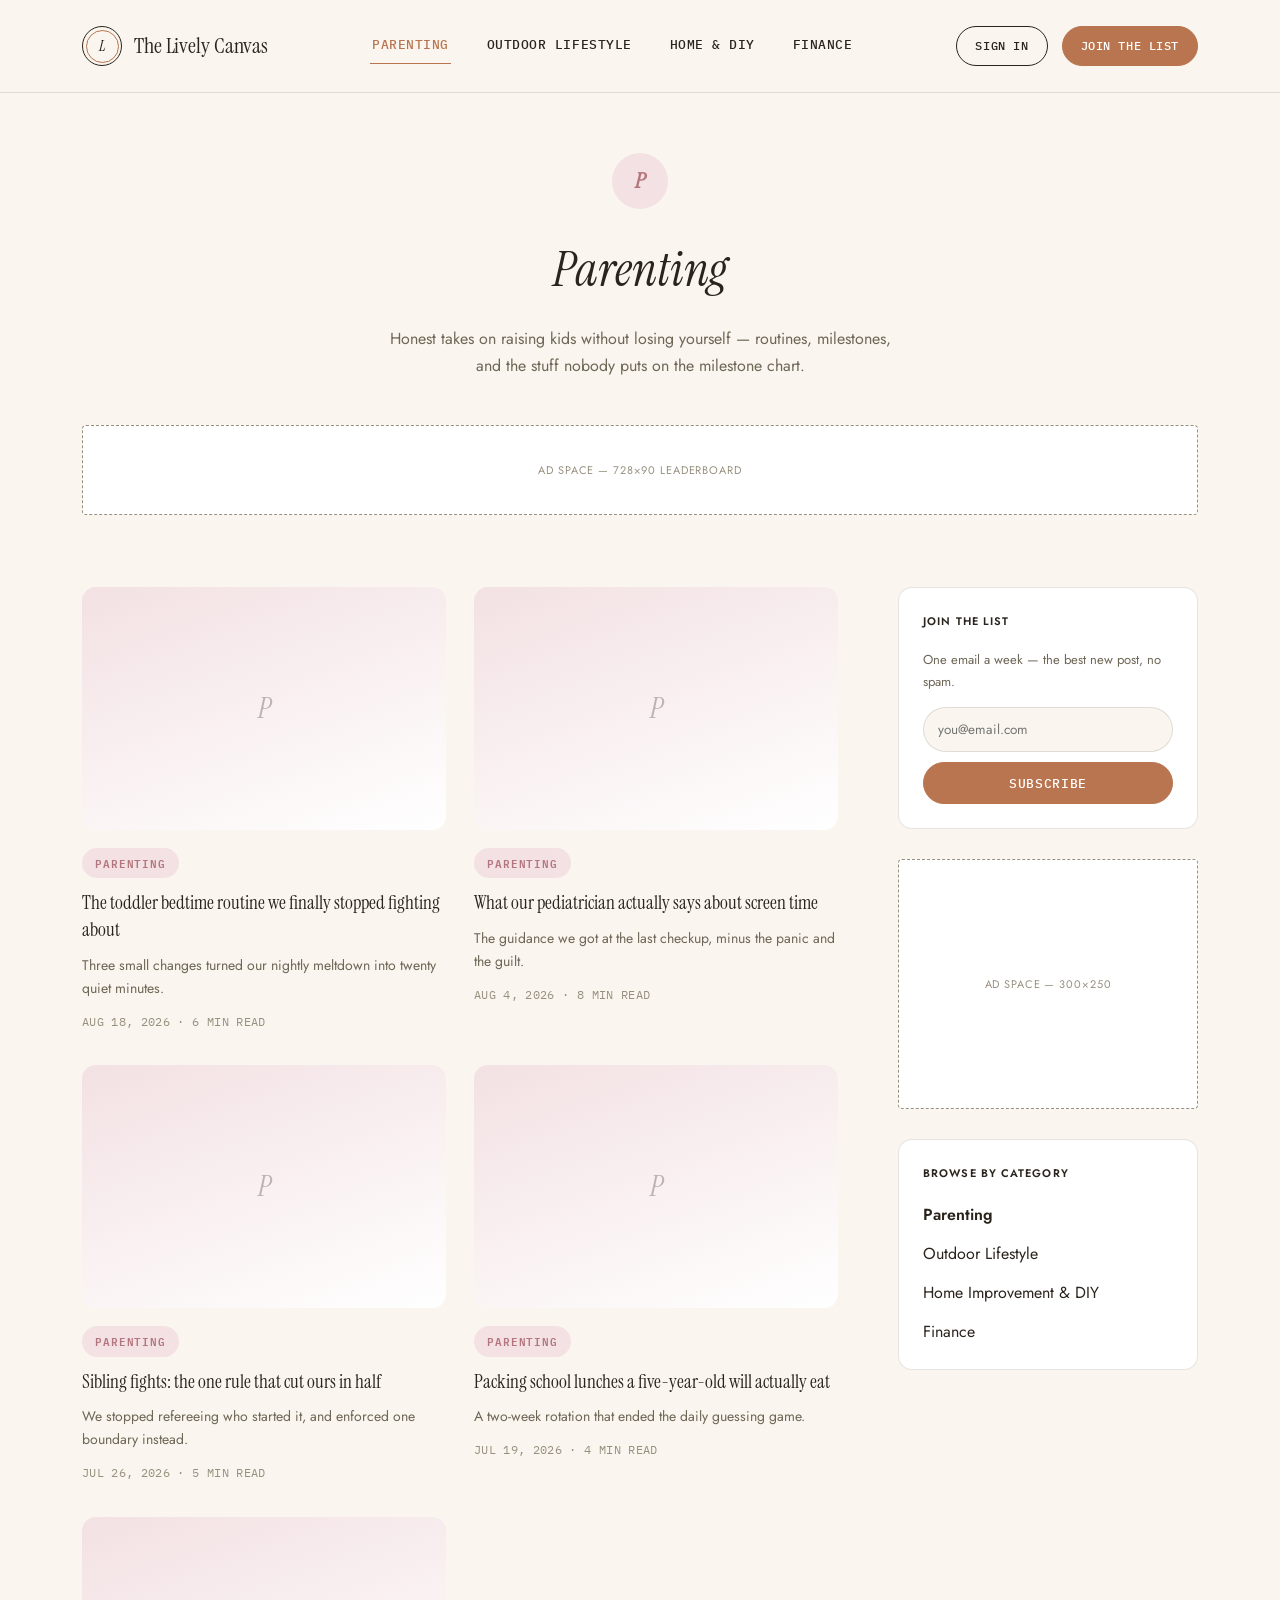
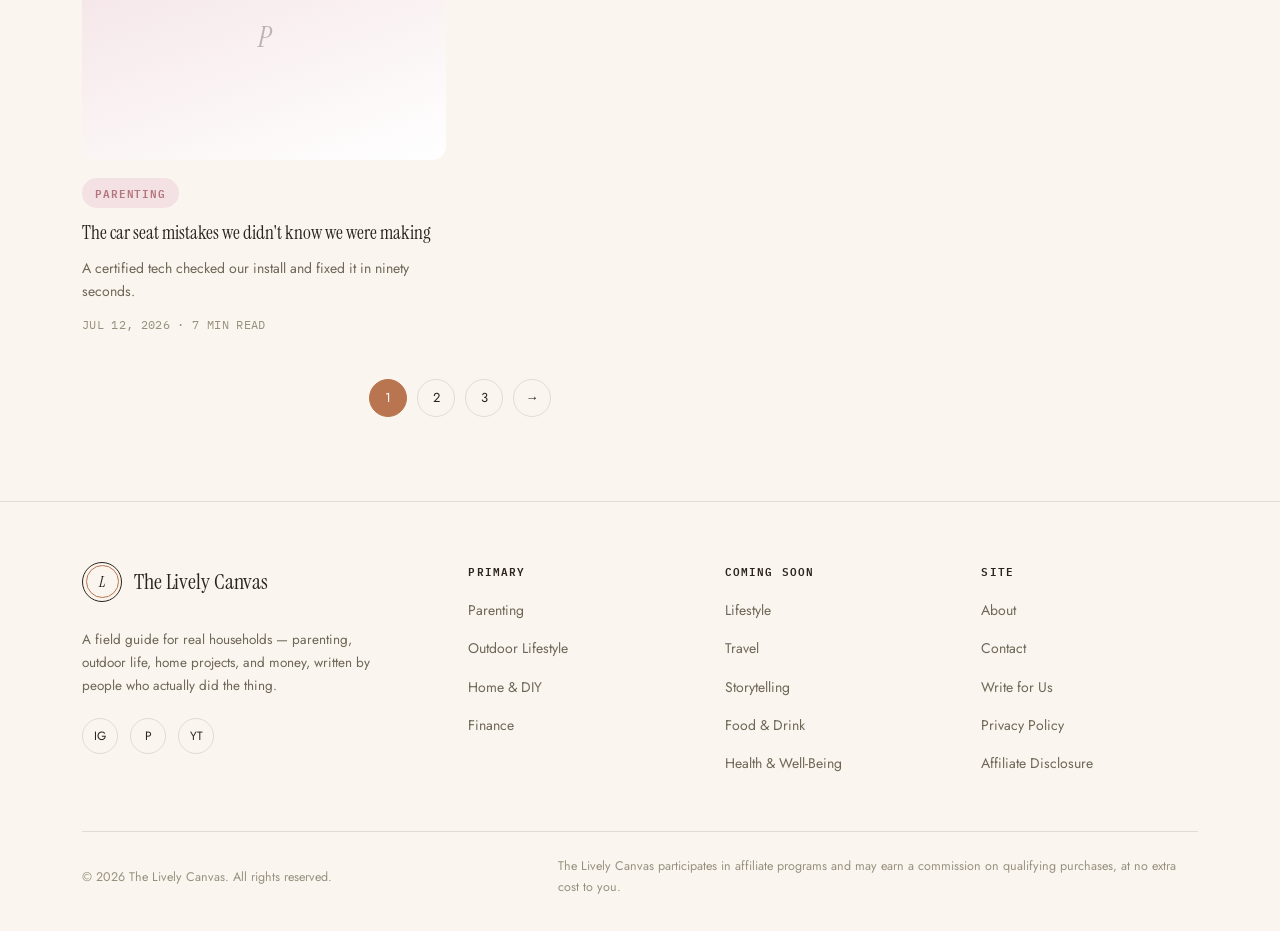
==== commit e52de09d: "Adopt The Lively Canvas identity (round-seal logo, warm neutral palette) Implements the chosen 2a "r" ====
--- a/category.html
+++ b/category.html
@@ -3,17 +3,21 @@
 <head>
 <meta charset="UTF-8">
 <meta name="viewport" content="width=device-width, initial-scale=1.0">
-<title>Parenting — LivelyCanvas</title>
+<title>Parenting — The Lively Canvas</title>
 <meta name="description" content="Honest takes on raising kids without losing yourself.">
+<link rel="icon" type="image/svg+xml" href="favicon.svg">
 <link rel="preconnect" href="https://fonts.googleapis.com">
-<link href="https://fonts.googleapis.com/css2?family=Fraunces:ital,wght@0,500;0,600;1,500;1,600&family=Jost:wght@400;500;600&display=swap" rel="stylesheet">
+<link href="https://fonts.googleapis.com/css2?family=Instrument+Serif:ital@0;1&family=IBM+Plex+Mono:wght@400;500&family=Jost:wght@400;500;600&display=swap" rel="stylesheet">
 <link rel="stylesheet" href="styles.css">
 </head>
 <body>
 
 <header class="site-header">
   <div class="header-row">
-    <a href="index.html" class="logo">Lively<span>Canvas</span></a>
+    <a href="index.html" class="brand-seal">
+      <span class="seal-ring"><span class="seal-ring-inner"><span class="seal-letter">L</span></span></span>
+      <span class="seal-word">The Lively Canvas</span>
+    </a>
     <nav class="primary-nav">
       <a href="category.html?cat=parenting" class="active">Parenting</a>
       <a href="category.html?cat=outdoor">Outdoor Lifestyle</a>
@@ -136,7 +140,10 @@
   <div class="wrap">
     <div class="footer-grid">
       <div class="footer-brand">
-        <a href="index.html" class="logo">Lively<span>Canvas</span></a>
+        <a href="index.html" class="brand-seal">
+          <span class="seal-ring"><span class="seal-ring-inner"><span class="seal-letter">L</span></span></span>
+          <span class="seal-word">The Lively Canvas</span>
+        </a>
         <p>A field guide for real households — parenting, outdoor life, home projects, and money, written by people who actually did the thing.</p>
         <div class="social-row">
           <a href="#" aria-label="Instagram">IG</a>
@@ -175,8 +182,8 @@
       </div>
     </div>
     <div class="footer-bottom">
-      <p>© 2026 LivelyCanvas. All rights reserved.</p>
-      <p class="disclosure">LivelyCanvas participates in affiliate programs and may earn a commission on qualifying purchases, at no extra cost to you.</p>
+      <p>© 2026 The Lively Canvas. All rights reserved.</p>
+      <p class="disclosure">The Lively Canvas participates in affiliate programs and may earn a commission on qualifying purchases, at no extra cost to you.</p>
     </div>
   </div>
 </footer>
--- a/styles.css
+++ b/styles.css
@@ -1,17 +1,18 @@
 /* =========================================================
-   LivelyCanvas — design tokens (warm personal-blog theme)
+   The Lively Canvas — design tokens
+   (identity: round seal mark, Instrument Serif + IBM Plex Mono)
    ========================================================= */
 :root{
-  --canvas:      #FBF6F0;
-  --canvas-deep: #F3E9DE;
+  --canvas:      #FAF6EF;
+  --canvas-deep: #F0E7D6;
   --card:        #FFFFFF;
-  --ink:         #3A322C;
-  --ink-soft:    #8A7D71;
-  --ink-faint:   #B3A79A;
-  --line:        rgba(58,50,44,0.10);
-
-  --brand:       #C08078;  /* primary elegant accent — logo, CTAs, emphasis */
-  --brand-soft:  #F5E4E1;
+  --ink:         #2A241C;
+  --ink-soft:    #6E6656;
+  --ink-faint:   #97907F;
+  --line:        rgba(42,36,28,0.12);
+
+  --brand:       #B9754F;  /* primary accent — seal ring, CTAs, emphasis */
+  --brand-soft:  #F3E3D6;
 
   --rose:        #B4767E;  /* Parenting */
   --rose-soft:   #F3E1E3;
@@ -26,7 +27,8 @@
   --radius-lg: 14px;
   --max: 1180px;
 
-  --font-display: 'Fraunces', Georgia, serif;
+  --font-display: 'Instrument Serif', Georgia, serif;
+  --font-mono: 'IBM Plex Mono', 'SF Mono', monospace;
   --font-body: 'Jost', 'Inter', -apple-system, BlinkMacSystemFont, sans-serif;
 }
 
@@ -52,7 +54,7 @@
 .wrap{ max-width: var(--max); margin: 0 auto; padding: 0 32px; }
 
 .eyebrow{
-  font-family: var(--font-body);
+  font-family: var(--font-mono);
   font-size: 12px;
   letter-spacing: 0.18em;
   text-transform: uppercase;
@@ -71,13 +73,25 @@
   display:flex; align-items:center; justify-content:space-between;
   padding: 26px 32px; max-width: var(--max); margin: 0 auto; gap: 24px;
 }
-.logo{
-  font-family: var(--font-display); font-style: italic; font-weight: 500;
-  font-size: 27px; letter-spacing: 0.01em; white-space: nowrap; color: var(--ink);
-}
-.logo span{ color: var(--brand); font-style: italic; }
-
-.primary-nav{ display:flex; gap: 34px; }
+.brand-seal{ display:inline-flex; align-items:center; gap:12px; white-space:nowrap; }
+.brand-seal .seal-ring{
+  width:40px; height:40px; border-radius:50%; flex:none;
+  border:1.2px solid var(--ink);
+  display:flex; align-items:center; justify-content:center;
+}
+.brand-seal .seal-ring-inner{
+  width:33px; height:33px; border-radius:50%;
+  border:1px solid var(--brand);
+  display:flex; align-items:center; justify-content:center;
+}
+.brand-seal .seal-letter{
+  font-family: var(--font-display); font-style: italic; font-size: 16px; line-height: 1; color: var(--ink);
+}
+.brand-seal .seal-word{
+  font-family: var(--font-display); font-size: 22px; letter-spacing: -0.005em; color: var(--ink);
+}
+
+.primary-nav{ display:flex; gap: 34px; font-family: var(--font-mono); }
 .primary-nav a{
   font-size: 13px; font-weight: 500; letter-spacing: 0.04em; text-transform: uppercase;
   padding: 6px 2px; border-bottom: 1px solid transparent;
@@ -87,7 +101,7 @@
 
 .header-actions{ display:flex; align-items:center; gap:14px; }
 .btn{
-  display:inline-flex; align-items:center; gap:8px;
+  display:inline-flex; align-items:center; gap:8px; font-family: var(--font-mono);
   font-size: 12.5px; font-weight: 500; letter-spacing: 0.05em; text-transform: uppercase;
   padding: 12px 22px; border-radius: 999px; border: 1px solid var(--ink);
   transition: transform .15s ease, background .18s ease, color .18s ease, border-color .18s ease;
@@ -105,7 +119,7 @@
 .nav-toggle span{ width:22px; height:1.5px; background:var(--ink); display:block; }
 .mobile-nav{ display:none; flex-direction:column; padding: 6px 32px 24px; border-bottom: 1px solid var(--line); }
 .mobile-nav.open{ display:flex; }
-.mobile-nav a{ padding: 14px 0; font-size:14px; font-weight:500; letter-spacing:.03em; text-transform:uppercase; border-bottom:1px solid var(--line); }
+.mobile-nav a{ padding: 14px 0; font-family: var(--font-mono); font-size:14px; font-weight:500; letter-spacing:.03em; text-transform:uppercase; border-bottom:1px solid var(--line); }
 .mobile-nav a:last-child{ border-bottom:none; }
 
 /* =========================================================
@@ -185,7 +199,8 @@
 
 /* Category label pill (softer, minimal) */
 .pill{
-  display:inline-block; font-size: 11px; letter-spacing: 0.08em; text-transform: uppercase;
+  display:inline-block; font-family: var(--font-mono);
+  font-size: 11px; letter-spacing: 0.08em; text-transform: uppercase;
   font-weight: 600; padding: 6px 13px; border-radius: 999px;
 }
 .pill.rose{ background: var(--rose-soft); color: var(--rose); }
@@ -214,7 +229,7 @@
 .post-card h3{ font-family: var(--font-display); font-size: 19px; font-weight:500; margin: 0 0 10px; line-height:1.4; }
 .post-card h3 a:hover{ color: var(--brand); }
 .post-card p{ font-size: 14px; color: var(--ink-soft); margin: 0 0 12px; line-height:1.65; }
-.post-meta{ font-size: 11.5px; color: var(--ink-faint); letter-spacing: 0.03em; text-transform: uppercase; }
+.post-meta{ font-family: var(--font-mono); font-size: 11.5px; color: var(--ink-faint); letter-spacing: 0.03em; text-transform: uppercase; }
 
 .center-cta{ text-align:center; margin-top: 48px; }
 
@@ -267,9 +282,10 @@
    ========================================================= */
 .site-footer{ border-top: 1px solid var(--line); padding: 60px 0 32px; margin-top: 20px; }
 .footer-grid{ display:grid; grid-template-columns: 1.6fr 1fr 1fr 1fr; gap: 40px; padding-bottom: 44px; }
-.footer-brand .logo{ margin-bottom: 14px; display:inline-block; }
+.footer-brand .brand-seal{ margin-bottom: 14px; }
 .footer-brand p{ color: var(--ink-soft); font-size: 13.5px; max-width: 300px; line-height:1.7; }
 .footer-col h4{
+  font-family: var(--font-mono);
   font-size: 11px; letter-spacing: 0.1em; text-transform: uppercase; font-weight:600;
   color: var(--ink); margin: 0 0 16px;
 }
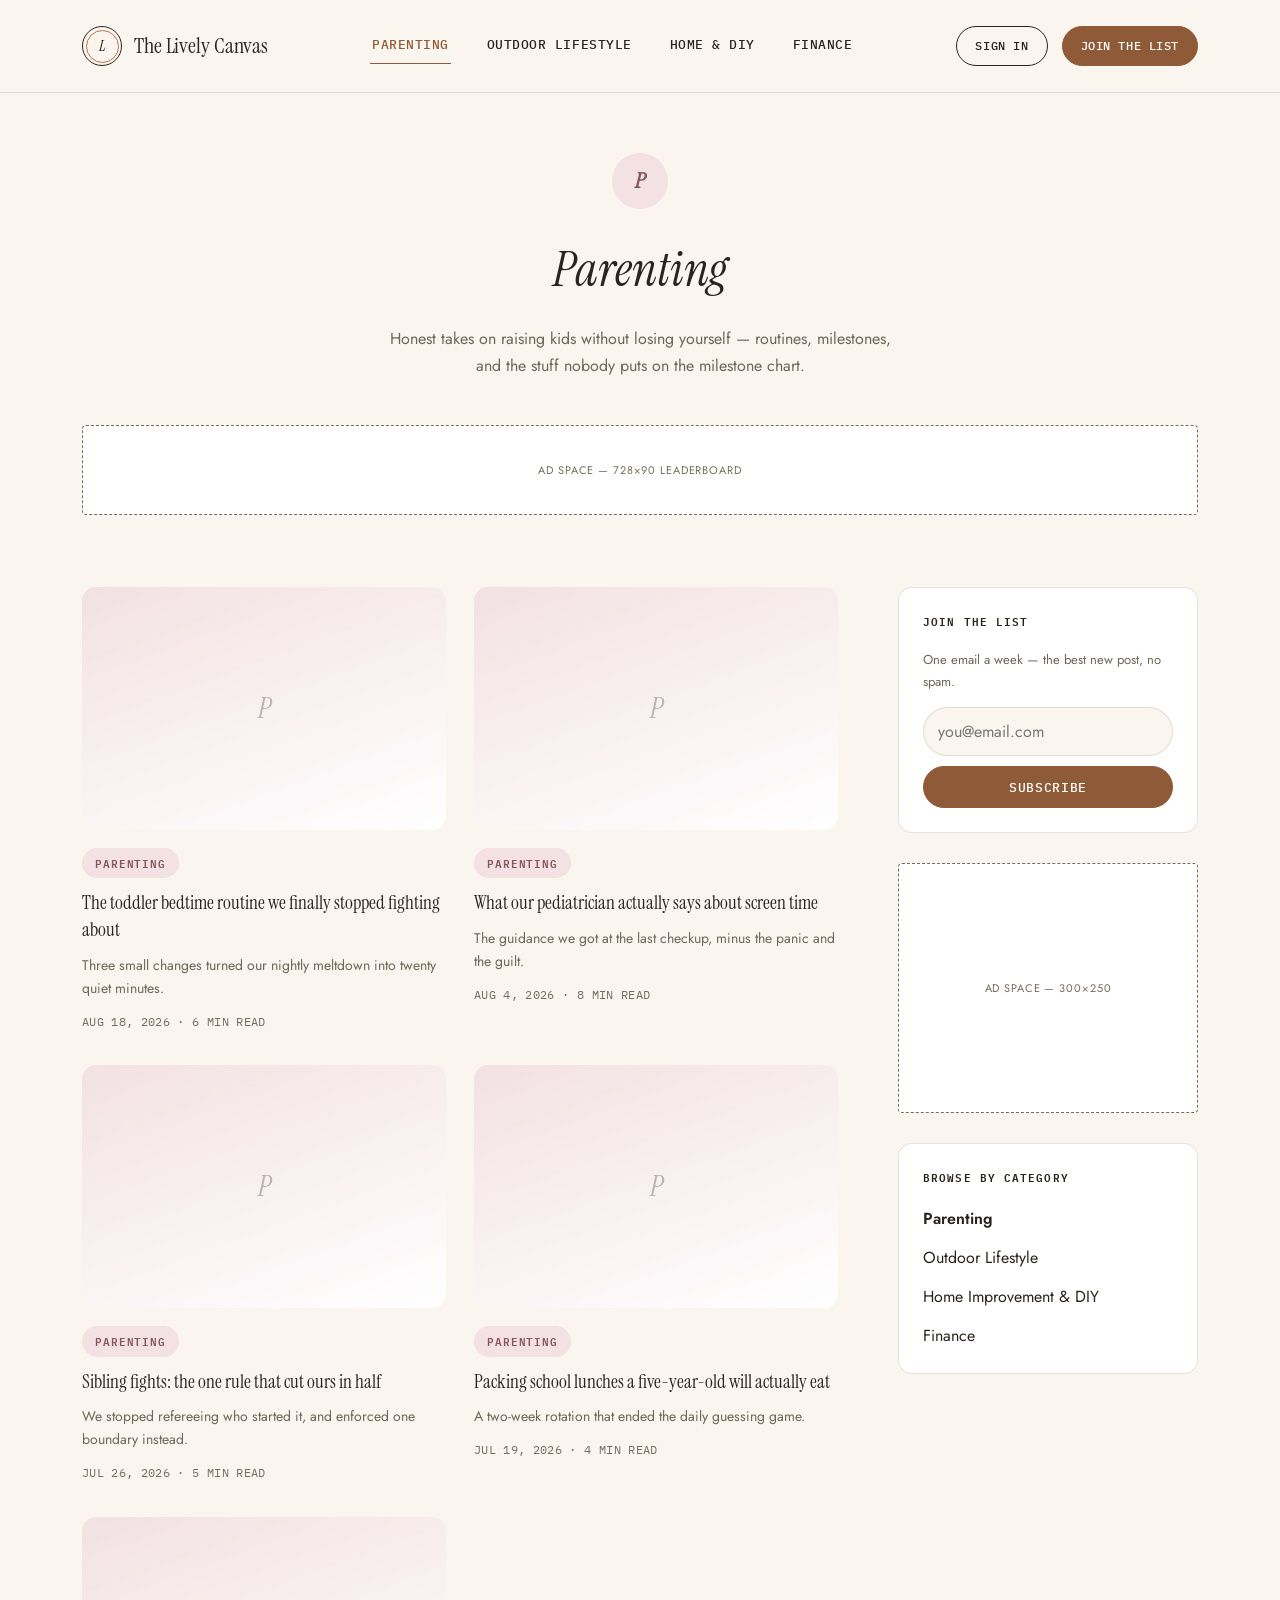
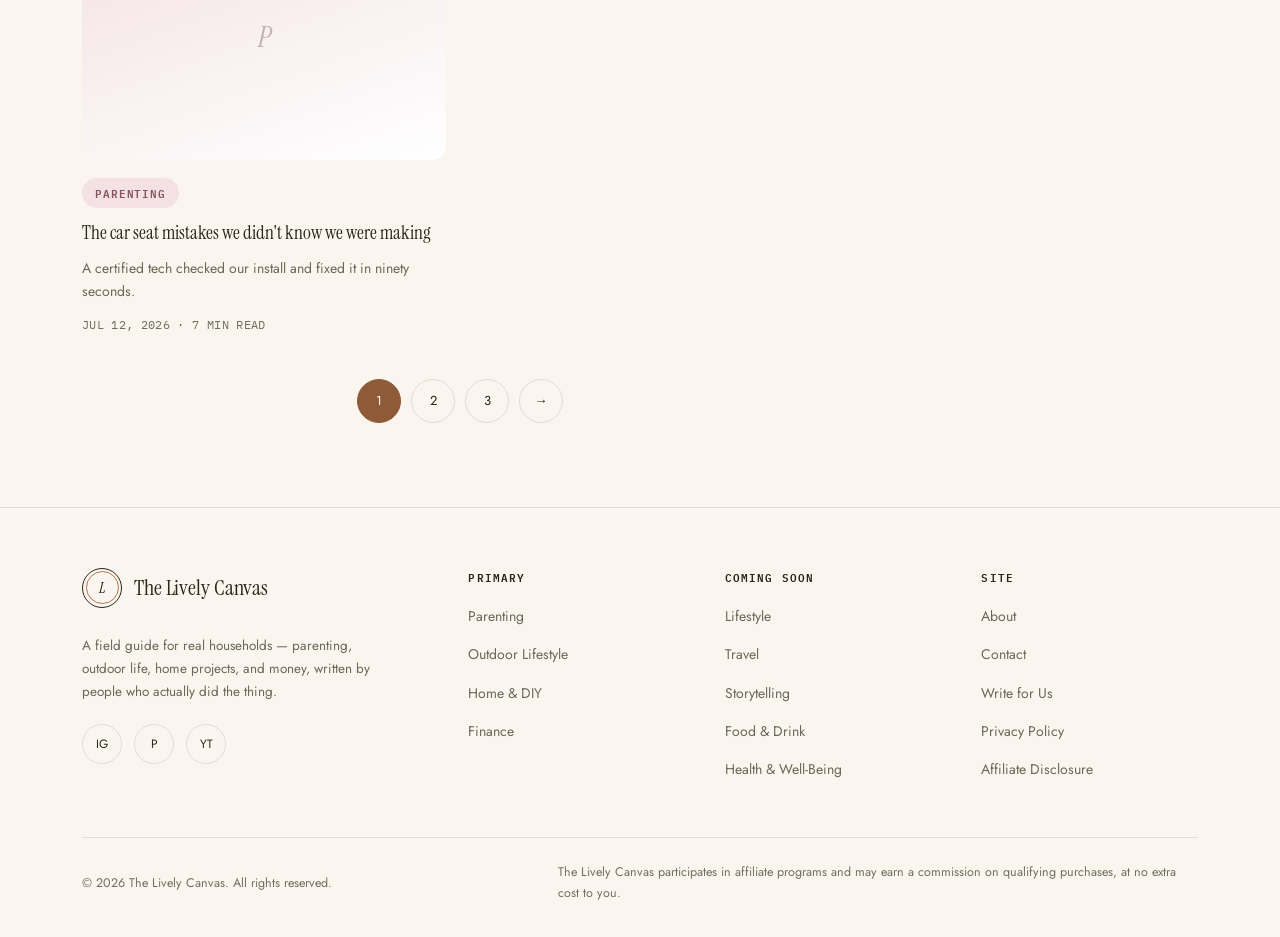
==== commit ae3df267: "Accessibility audit fixes + responsive hardening WCAG AA fixes (verified against computed contrast r" ====
--- a/category.html
+++ b/category.html
@@ -12,14 +12,16 @@
 </head>
 <body>
 
+<a href="#main-content" class="skip-link">Skip to main content</a>
+
 <header class="site-header">
   <div class="header-row">
     <a href="index.html" class="brand-seal">
-      <span class="seal-ring"><span class="seal-ring-inner"><span class="seal-letter">L</span></span></span>
+      <span class="seal-ring" aria-hidden="true"><span class="seal-ring-inner"><span class="seal-letter">L</span></span></span>
       <span class="seal-word">The Lively Canvas</span>
     </a>
-    <nav class="primary-nav">
-      <a href="category.html?cat=parenting" class="active">Parenting</a>
+    <nav class="primary-nav" aria-label="Primary">
+      <a href="category.html?cat=parenting" class="active" aria-current="page">Parenting</a>
       <a href="category.html?cat=outdoor">Outdoor Lifestyle</a>
       <a href="category.html?cat=diy">Home &amp; DIY</a>
       <a href="category.html?cat=finance">Finance</a>
@@ -27,10 +29,10 @@
     <div class="header-actions">
       <a href="index.html#newsletter" class="btn btn-ghost btn-sm">Sign in</a>
       <a href="index.html#newsletter" class="btn btn-solid btn-sm">Join the list</a>
-      <button class="nav-toggle" aria-label="Menu"><span></span><span></span><span></span></button>
+      <button class="nav-toggle" aria-label="Menu" aria-expanded="false" aria-controls="mobile-nav"><span></span><span></span><span></span></button>
     </div>
   </div>
-  <nav class="mobile-nav">
+  <nav class="mobile-nav" id="mobile-nav" aria-label="Mobile">
     <a href="category.html?cat=parenting">Parenting</a>
     <a href="category.html?cat=outdoor">Outdoor Lifestyle</a>
     <a href="category.html?cat=diy">Home &amp; DIY</a>
@@ -39,11 +41,11 @@
   </nav>
 </header>
 
-<main>
+<main id="main-content">
 
   <section class="cat-hero">
     <div class="wrap">
-      <div class="cat-icon" style="background:var(--rose-soft); color:var(--rose);">P</div>
+      <div class="cat-icon" aria-hidden="true" style="background:var(--rose-soft); color:var(--rose);">P</div>
       <h1>Parenting</h1>
       <p>Honest takes on raising kids without losing yourself — routines, milestones, and the stuff nobody puts on the milestone chart.</p>
     </div>
@@ -57,6 +59,7 @@
     <div class="wrap">
       <div class="post-layout">
         <div>
+          <h2 class="visually-hidden">Latest Parenting posts</h2>
           <div class="post-card-grid" style="grid-template-columns: repeat(2,1fr);">
 
             <article class="post-card">
@@ -101,27 +104,28 @@
 
           </div>
 
-          <div class="pagination">
-            <a href="#" class="active">1</a>
+          <nav class="pagination" aria-label="Pagination">
+            <a href="#" class="active" aria-current="page">1</a>
             <a href="#">2</a>
             <a href="#">3</a>
-            <a href="#">→</a>
-          </div>
+            <a href="#" aria-label="Next page">→</a>
+          </nav>
         </div>
 
         <aside class="sidebar">
           <div class="widget widget-newsletter" id="newsletter">
-            <h4>Join the list</h4>
+            <h3>Join the list</h3>
             <p>One email a week — the best new post, no spam.</p>
             <form data-newsletter>
-              <input type="email" placeholder="you@email.com" required>
+              <label for="cat-newsletter-email" class="visually-hidden">Email address</label>
+              <input type="email" id="cat-newsletter-email" name="email" placeholder="you@email.com" autocomplete="email" required>
               <button type="submit" class="btn btn-solid">Subscribe</button>
             </form>
             <p class="newsletter-confirm" style="font-size:12px;"></p>
           </div>
           <div class="ad-slot rectangle">Ad space — 300×250</div>
           <div class="widget">
-            <h4>Browse by category</h4>
+            <h3>Browse by category</h3>
             <ul style="display:flex; flex-direction:column; gap:12px;">
               <li><a href="category.html?cat=parenting" style="font-weight:600;">Parenting</a></li>
               <li><a href="category.html?cat=outdoor">Outdoor Lifestyle</a></li>
@@ -141,7 +145,7 @@
     <div class="footer-grid">
       <div class="footer-brand">
         <a href="index.html" class="brand-seal">
-          <span class="seal-ring"><span class="seal-ring-inner"><span class="seal-letter">L</span></span></span>
+          <span class="seal-ring" aria-hidden="true"><span class="seal-ring-inner"><span class="seal-letter">L</span></span></span>
           <span class="seal-word">The Lively Canvas</span>
         </a>
         <p>A field guide for real households — parenting, outdoor life, home projects, and money, written by people who actually did the thing.</p>
@@ -152,7 +156,7 @@
         </div>
       </div>
       <div class="footer-col">
-        <h4>Primary</h4>
+        <h3>Primary</h3>
         <ul>
           <li><a href="category.html?cat=parenting">Parenting</a></li>
           <li><a href="category.html?cat=outdoor">Outdoor Lifestyle</a></li>
@@ -161,7 +165,7 @@
         </ul>
       </div>
       <div class="footer-col">
-        <h4>Coming soon</h4>
+        <h3>Coming soon</h3>
         <ul>
           <li><a href="#">Lifestyle</a></li>
           <li><a href="#">Travel</a></li>
@@ -171,7 +175,7 @@
         </ul>
       </div>
       <div class="footer-col">
-        <h4>Site</h4>
+        <h3>Site</h3>
         <ul>
           <li><a href="#">About</a></li>
           <li><a href="#">Contact</a></li>
--- a/styles.css
+++ b/styles.css
@@ -8,19 +8,21 @@
   --card:        #FFFFFF;
   --ink:         #2A241C;
   --ink-soft:    #6E6656;
-  --ink-faint:   #97907F;
+  --ink-faint:   #746C5D;  /* WCAG AA: 4.8:1 on canvas (was #97907F at 2.95:1) */
   --line:        rgba(42,36,28,0.12);
 
-  --brand:       #B9754F;  /* primary accent — seal ring, CTAs, emphasis */
+  --brand:       #B9754F;  /* decorative only — seal ring border, large-text accent (3.4:1, passes non-text/large-text 3:1) */
+  --brand-ink:   #8F5A38;  /* accessible brand for text/buttons — 5.3:1 on canvas, 5.7:1 white-on-brand (was #B9754F at 3.4–3.7:1, failed AA) */
+  --brand-ink-hover: #754A2E;
   --brand-soft:  #F3E3D6;
 
-  --rose:        #B4767E;  /* Parenting */
+  --rose:        #85575D;  /* Parenting — WCAG AA 4.7:1 on rose-soft (was #B4767E at 2.9:1) */
   --rose-soft:   #F3E1E3;
-  --sage:        #8CA084;  /* Outdoor Lifestyle */
+  --sage:        #5F6D5A;  /* Outdoor Lifestyle — WCAG AA 4.8:1 on sage-soft (was #8CA084 at 2.4:1) */
   --sage-soft:   #EAF0E6;
-  --caramel:     #C39A63;  /* Home Improvement & DIY */
+  --caramel:     #7D633F;  /* Home Improvement & DIY — WCAG AA 4.8:1 on caramel-soft (was #C39A63 at 2.2:1) */
   --caramel-soft:#F5EBDC;
-  --slate:       #7D93A6;  /* Finance */
+  --slate:       #5A6A78;  /* Finance — WCAG AA 4.7:1 on slate-soft (was #7D93A6 at 2.7:1) */
   --slate-soft:  #E7EDF1;
 
   --radius: 4px;
@@ -51,6 +53,31 @@
 button{ font-family: inherit; cursor:pointer; }
 input{ font-family: inherit; }
 
+/* =========================================================
+   Accessibility helpers
+   ========================================================= */
+.visually-hidden{
+  position:absolute; width:1px; height:1px; padding:0; margin:-1px;
+  overflow:hidden; clip:rect(0,0,0,0); white-space:nowrap; border:0;
+}
+.skip-link{
+  position:absolute; left:12px; top:-60px; z-index:1000;
+  background: var(--ink); color:#fff; padding:12px 20px; border-radius: var(--radius);
+  font-family: var(--font-mono); font-size:13px; letter-spacing:.04em;
+  transition: top .15s ease;
+}
+.skip-link:focus{ top:12px; }
+
+:focus-visible{ outline: 2px solid var(--ink); outline-offset: 2px; }
+.btn-solid:focus-visible, .pagination a.active:focus-visible, .social-row a:hover:focus-visible{
+  outline-color: var(--ink);
+}
+
+@media (prefers-reduced-motion: reduce){
+  html{ scroll-behavior: auto; }
+  *, *::before, *::after{ animation-duration: 0.01ms !important; animation-iteration-count: 1 !important; transition-duration: 0.01ms !important; }
+}
+
 .wrap{ max-width: var(--max); margin: 0 auto; padding: 0 32px; }
 
 .eyebrow{
@@ -59,7 +86,7 @@
   letter-spacing: 0.18em;
   text-transform: uppercase;
   font-weight: 500;
-  color: var(--brand);
+  color: var(--brand-ink);
 }
 
 /* =========================================================
@@ -97,7 +124,7 @@
   padding: 6px 2px; border-bottom: 1px solid transparent;
   transition: border-color .15s ease, color .15s ease;
 }
-.primary-nav a:hover, .primary-nav a.active{ border-color: var(--brand); color: var(--brand); }
+.primary-nav a:hover, .primary-nav a.active{ border-color: var(--brand-ink); color: var(--brand-ink); }
 
 .header-actions{ display:flex; align-items:center; gap:14px; }
 .btn{
@@ -106,15 +133,16 @@
   padding: 12px 22px; border-radius: 999px; border: 1px solid var(--ink);
   transition: transform .15s ease, background .18s ease, color .18s ease, border-color .18s ease;
 }
-.btn-solid{ background: var(--brand); color: #fff; border-color: var(--brand); }
-.btn-solid:hover{ transform: translateY(-1px); background: #A96860; border-color:#A96860; }
+.btn-solid{ background: var(--brand-ink); color: #fff; border-color: var(--brand-ink); }
+.btn-solid:hover{ transform: translateY(-1px); background: var(--brand-ink-hover); border-color: var(--brand-ink-hover); }
 .btn-ghost{ background: transparent; color: var(--ink); }
-.btn-ghost:hover{ border-color: var(--brand); color: var(--brand); }
+.btn-ghost:hover{ border-color: var(--brand-ink); color: var(--brand-ink); }
 .btn-sm{ padding: 9px 18px; font-size: 11.5px; }
 
 .nav-toggle{
   display:none; background:none; border:none;
-  flex-direction:column; gap:5px; padding: 4px;
+  flex-direction:column; gap:5px; padding: 11px;
+  min-width:44px; min-height:44px; align-items:center; justify-content:center;
 }
 .nav-toggle span{ width:22px; height:1.5px; background:var(--ink); display:block; }
 .mobile-nav{ display:none; flex-direction:column; padding: 6px 32px 24px; border-bottom: 1px solid var(--line); }
@@ -195,7 +223,7 @@
   font-size: 11.5px; letter-spacing:.08em; text-transform:uppercase; font-weight:600;
   color: var(--ink); border-bottom: 1px solid var(--ink); padding-bottom:2px; display:inline-block; width:fit-content;
 }
-.feature-card:hover .read-link{ color: var(--brand); border-color: var(--brand); }
+.feature-card:hover .read-link{ color: var(--brand-ink); border-color: var(--brand-ink); }
 
 /* Category label pill (softer, minimal) */
 .pill{
@@ -227,7 +255,7 @@
 .post-card-photo.slate{ background: linear-gradient(160deg, var(--slate-soft), #fff); }
 .post-card .pill{ margin-bottom: 12px; align-self:flex-start; }
 .post-card h3{ font-family: var(--font-display); font-size: 19px; font-weight:500; margin: 0 0 10px; line-height:1.4; }
-.post-card h3 a:hover{ color: var(--brand); }
+.post-card h3 a:hover{ color: var(--brand-ink); }
 .post-card p{ font-size: 14px; color: var(--ink-soft); margin: 0 0 12px; line-height:1.65; }
 .post-meta{ font-family: var(--font-mono); font-size: 11.5px; color: var(--ink-faint); letter-spacing: 0.03em; text-transform: uppercase; }
 
@@ -258,11 +286,11 @@
 .newsletter-form{ display:flex; gap:10px; flex-wrap: wrap; justify-content:center; }
 .newsletter-form input[type="email"]{
   padding: 14px 18px; border-radius: 999px; border: 1px solid var(--line);
-  background: var(--canvas); color: var(--ink); min-width: 260px; font-size: 14px;
+  background: var(--canvas); color: var(--ink); min-width: 260px; font-size: 16px;
 }
 .newsletter-form input::placeholder{ color: var(--ink-faint); }
 .newsletter-note{ font-size: 12px; color: var(--ink-faint); margin-top: 14px; width:100%; }
-.newsletter-confirm{ font-size: 13.5px; color: var(--brand); margin-top: 14px; display:none; }
+.newsletter-confirm{ font-size: 13.5px; color: var(--brand-ink); margin-top: 14px; display:none; }
 
 /* =========================================================
    Ad slot (placeholder — swap for real ad code)
@@ -284,20 +312,20 @@
 .footer-grid{ display:grid; grid-template-columns: 1.6fr 1fr 1fr 1fr; gap: 40px; padding-bottom: 44px; }
 .footer-brand .brand-seal{ margin-bottom: 14px; }
 .footer-brand p{ color: var(--ink-soft); font-size: 13.5px; max-width: 300px; line-height:1.7; }
-.footer-col h4{
+.footer-col h3{
   font-family: var(--font-mono);
   font-size: 11px; letter-spacing: 0.1em; text-transform: uppercase; font-weight:600;
   color: var(--ink); margin: 0 0 16px;
 }
 .footer-col ul li{ margin-bottom: 11px; }
 .footer-col a{ font-size: 14px; color: var(--ink-soft); }
-.footer-col a:hover{ color: var(--brand); }
+.footer-col a:hover{ color: var(--brand-ink); }
 .social-row{ display:flex; gap:12px; margin-top:20px; }
 .social-row a{
-  width:36px; height:36px; border-radius:50%; border:1px solid var(--line);
+  width:40px; height:40px; border-radius:50%; border:1px solid var(--line);
   display:flex; align-items:center; justify-content:center; font-size: 12px;
 }
-.social-row a:hover{ background: var(--brand); border-color: var(--brand); color:#fff; }
+.social-row a:hover{ background: var(--brand-ink); border-color: var(--brand-ink); color:#fff; }
 .footer-bottom{
   border-top: 1px solid var(--line); padding-top: 24px;
   display:flex; justify-content:space-between; align-items:center; flex-wrap: wrap; gap:10px;
@@ -317,7 +345,7 @@
 .article-header .lede{ font-size: 17px; color: var(--ink-soft); }
 .byline{ display:flex; align-items:center; justify-content:center; gap:12px; margin-top: 22px; font-size: 13.5px; color: var(--ink-soft); }
 .byline .avatar{
-  width:38px; height:38px; border-radius:50%; background: var(--brand-soft); color: var(--brand);
+  width:38px; height:38px; border-radius:50%; background: var(--brand-soft); color: var(--brand-ink);
   display:flex; align-items:center; justify-content:center;
   font-family: var(--font-display); font-style:italic; font-weight:600;
 }
@@ -349,7 +377,7 @@
   font-family: var(--font-display); font-style:italic; font-weight:600; font-size:22px; flex-shrink:0;
 }
 .pick-box .pick-eyebrow{ font-size:10.5px; text-transform:uppercase; letter-spacing:.08em; color:var(--caramel); font-weight:600; }
-.pick-box h4{ font-family: var(--font-display); font-style:italic; font-size:18px; margin: 4px 0 6px; }
+.pick-box h3{ font-family: var(--font-display); font-style:italic; font-weight: 500; font-size:18px; margin: 4px 0 6px; }
 .pick-box p{ font-size: 13.5px; color: var(--ink-soft); margin:0 0 10px; }
 
 .author-box{
@@ -362,14 +390,14 @@
 
 .sidebar{ display:flex; flex-direction: column; gap: 30px; position: sticky; top: 40px; }
 .widget{ border: 1px solid var(--line); background: var(--card); border-radius: var(--radius-lg); padding: 24px; }
-.widget h4{ font-size: 11px; text-transform:uppercase; letter-spacing:.1em; font-weight:600; color: var(--ink); margin: 0 0 18px; }
+.widget h3{ font-family: var(--font-mono); font-size: 11px; text-transform:uppercase; letter-spacing:.1em; font-weight:600; color: var(--ink); margin: 0 0 18px; }
 .widget-post{ display:flex; gap:12px; margin-bottom:16px; align-items:flex-start; }
 .widget-post:last-child{ margin-bottom:0; }
-.widget-post .num{ font-family: var(--font-display); font-style:italic; font-weight:600; color: var(--brand); font-size: 18px; width:22px; flex-shrink:0; }
-.widget-post h5{ font-family: var(--font-body); font-weight:500; font-size:14px; margin:0 0 4px; line-height:1.4; }
+.widget-post .num{ font-family: var(--font-display); font-style:italic; font-weight:600; color: var(--brand-ink); font-size: 18px; width:22px; flex-shrink:0; }
+.widget-post h4{ font-family: var(--font-body); font-weight:500; font-size:14px; margin:0 0 4px; line-height:1.4; }
 .widget-post span{ font-size:10.5px; color: var(--ink-faint); text-transform:uppercase; letter-spacing:.04em; }
 .widget-newsletter p{ font-size: 13px; color: var(--ink-soft); margin: 0 0 14px; }
-.widget-newsletter input{ width:100%; padding: 12px 14px; border-radius: 999px; border: 1px solid var(--line); margin-bottom:10px; font-size:13.5px; background:var(--canvas); }
+.widget-newsletter input{ width:100%; padding: 12px 14px; border-radius: 999px; border: 1px solid var(--line); margin-bottom:10px; font-size:16px; background:var(--canvas); }
 .widget-newsletter .btn{ width:100%; justify-content:center; }
 
 .related-grid{ display:grid; grid-template-columns: repeat(3,1fr); gap:24px; margin-top: 36px;}
@@ -387,10 +415,10 @@
 .cat-hero p{ font-size:16px; color: var(--ink-soft); max-width:52ch; margin: 0 auto; }
 .pagination{ display:flex; gap:10px; justify-content:center; margin-top: 44px; }
 .pagination a{
-  width:38px; height:38px; border-radius:50%; border:1px solid var(--line);
+  width:44px; height:44px; border-radius:50%; border:1px solid var(--line);
   display:flex; align-items:center; justify-content:center; font-size:13px;
 }
-.pagination a.active{ background:var(--brand); color:#fff; border-color:var(--brand); }
+.pagination a.active{ background:var(--brand-ink); color:#fff; border-color:var(--brand-ink); }
 
 /* =========================================================
    Write for Us — application-style sections
@@ -401,11 +429,11 @@
   padding: 28px; text-align:center;
 }
 .commit-card .num-badge{
-  width:40px; height:40px; border-radius:50%; background: var(--brand-soft); color: var(--brand);
+  width:40px; height:40px; border-radius:50%; background: var(--brand-soft); color: var(--brand-ink);
   display:flex; align-items:center; justify-content:center; margin: 0 auto 16px;
   font-family: var(--font-display); font-style:italic; font-weight:600;
 }
-.commit-card h4{ font-family: var(--font-display); font-style:italic; font-size:17px; margin: 0 0 8px; }
+.commit-card h3{ font-family: var(--font-display); font-style:italic; font-weight: 500; font-size:17px; margin: 0 0 8px; }
 .commit-card p{ font-size: 13.5px; color: var(--ink-soft); margin:0; line-height:1.6; }
 
 .benefit-list{ display:grid; grid-template-columns: 1fr 1fr; gap: 14px 32px; max-width: 720px; margin: 0 auto; }
@@ -413,7 +441,7 @@
   font-size: 14.5px; color: var(--ink); padding-left: 26px; position:relative; line-height:1.6;
 }
 .benefit-list li::before{
-  content:"—"; position:absolute; left:0; color: var(--brand); font-weight:600;
+  content:"—"; position:absolute; left:0; color: var(--brand-ink); font-weight:600;
 }
 
 /* =========================================================
@@ -443,3 +471,12 @@
   .section{ padding: 48px 0; }
   .photo-collage{ grid-template-rows: repeat(3, 56px); }
 }
+@media (max-width: 560px){
+  /* Below this width the header can't fit the seal + wordmark + solid CTA + hamburger
+     on one line without the pill button wrapping; the same CTA already lives in the
+     mobile-nav panel, so hide the header copy here instead of letting it wrap. */
+  .header-actions .btn-solid{ display:none; }
+}
+@media (max-width: 360px){
+  .brand-seal .seal-word{ font-size: 19px; }
+}
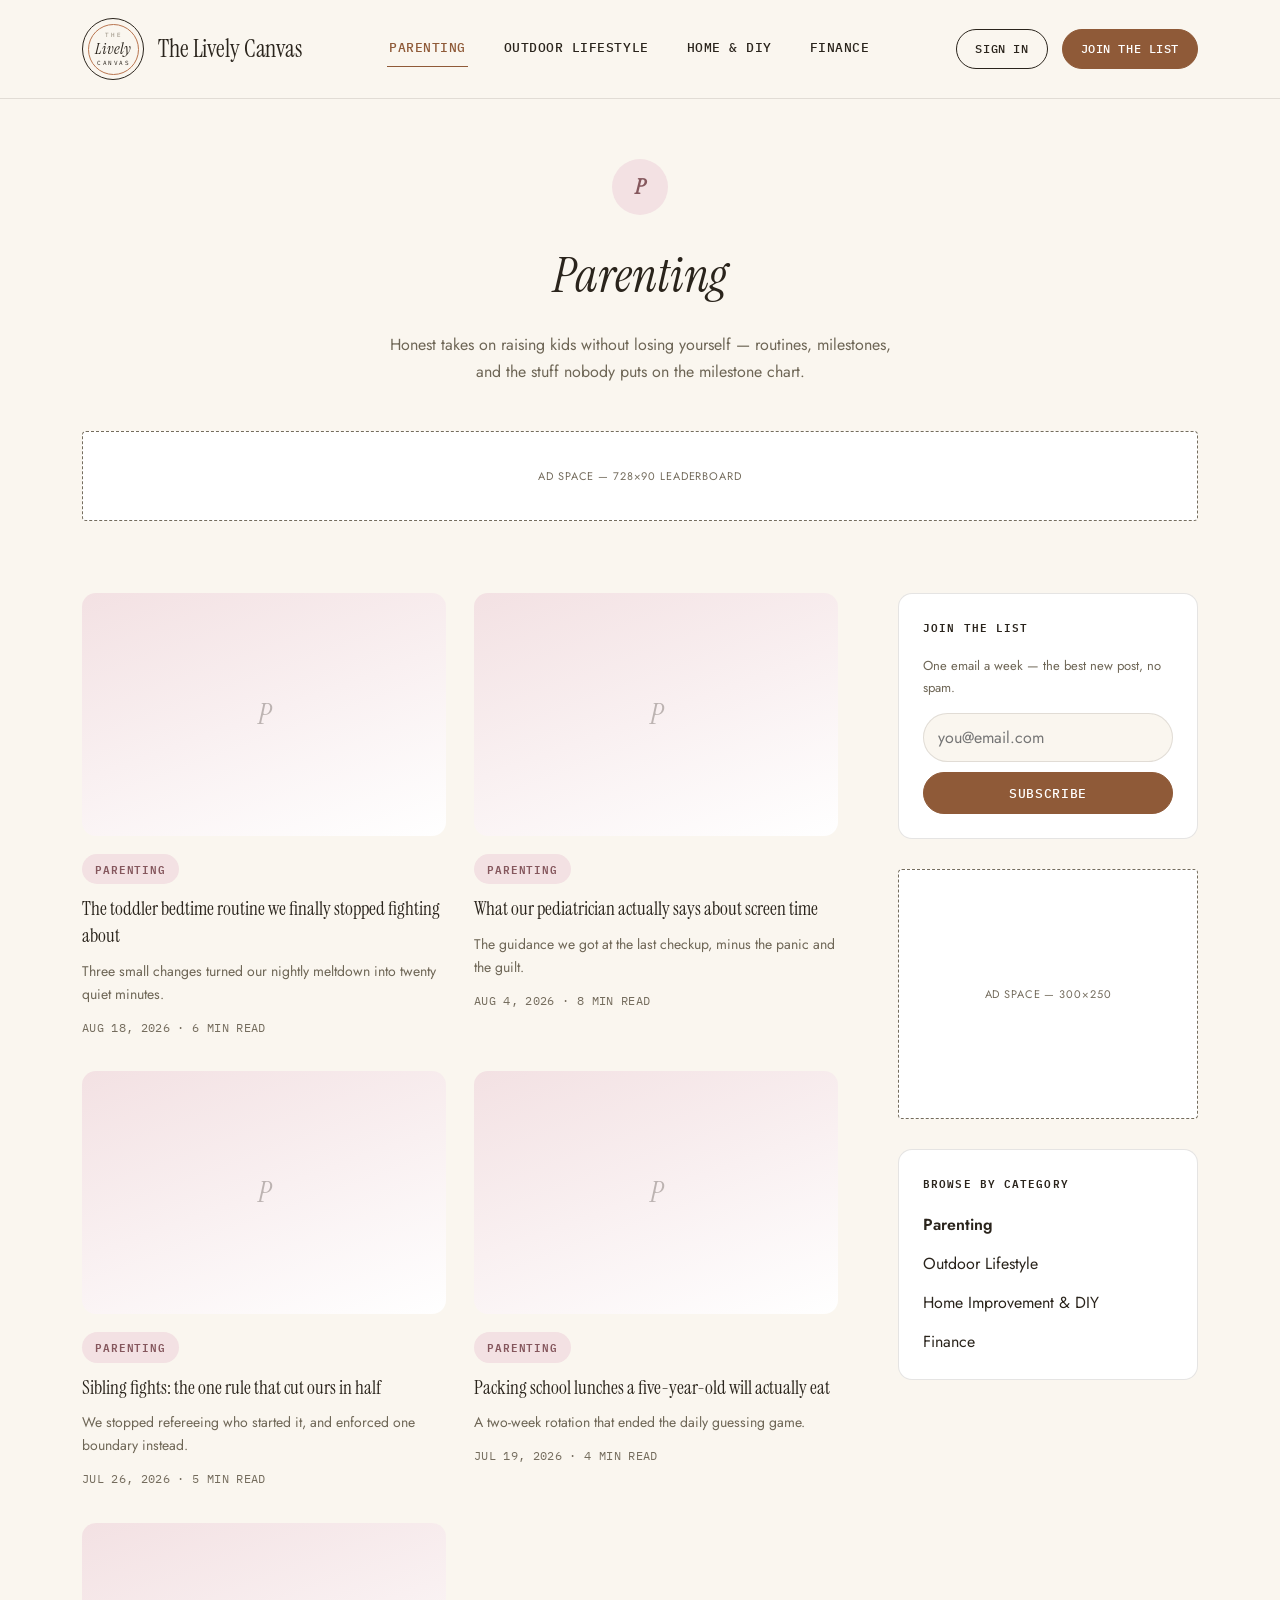
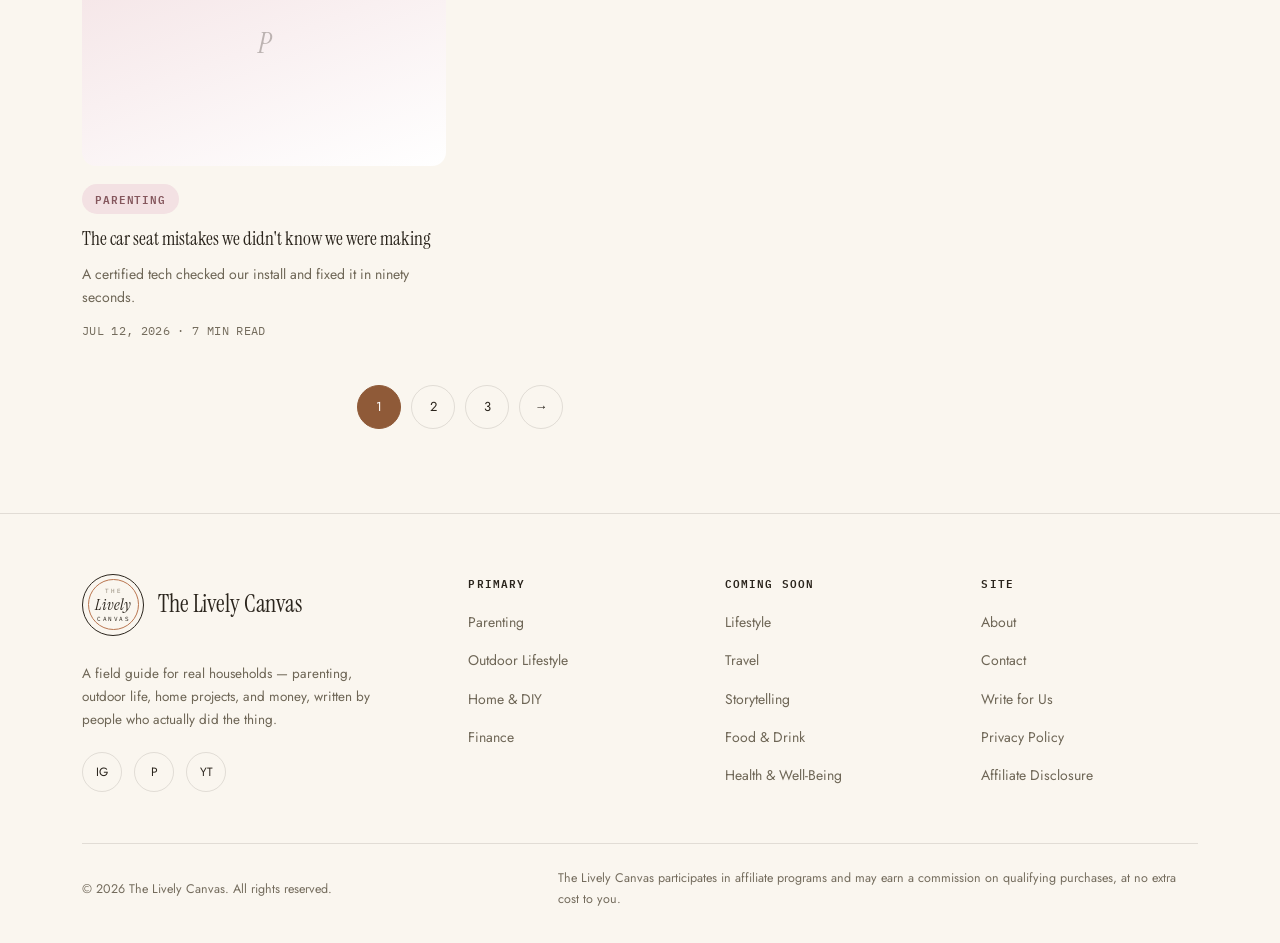
==== commit 97aeac1d: "Use the actual 2a seal detail instead of a bare L monogram The header/footer logo was built from the" ====
--- a/category.html
+++ b/category.html
@@ -17,7 +17,7 @@
 <header class="site-header">
   <div class="header-row">
     <a href="index.html" class="brand-seal">
-      <span class="seal-ring" aria-hidden="true"><span class="seal-ring-inner"><span class="seal-letter">L</span></span></span>
+      <span class="seal-ring" aria-hidden="true"><span class="seal-ring-inner"><span class="seal-the">THE</span><span class="seal-letter">Lively</span><span class="seal-canvas">CANVAS</span></span></span>
       <span class="seal-word">The Lively Canvas</span>
     </a>
     <nav class="primary-nav" aria-label="Primary">
@@ -145,7 +145,7 @@
     <div class="footer-grid">
       <div class="footer-brand">
         <a href="index.html" class="brand-seal">
-          <span class="seal-ring" aria-hidden="true"><span class="seal-ring-inner"><span class="seal-letter">L</span></span></span>
+          <span class="seal-ring" aria-hidden="true"><span class="seal-ring-inner"><span class="seal-the">THE</span><span class="seal-letter">Lively</span><span class="seal-canvas">CANVAS</span></span></span>
           <span class="seal-word">The Lively Canvas</span>
         </a>
         <p>A field guide for real households — parenting, outdoor life, home projects, and money, written by people who actually did the thing.</p>
--- a/styles.css
+++ b/styles.css
@@ -98,24 +98,29 @@
 }
 .header-row{
   display:flex; align-items:center; justify-content:space-between;
-  padding: 26px 32px; max-width: var(--max); margin: 0 auto; gap: 24px;
-}
-.brand-seal{ display:inline-flex; align-items:center; gap:12px; white-space:nowrap; }
+  padding: 18px 32px; max-width: var(--max); margin: 0 auto; gap: 24px;
+}
+.brand-seal{ display:inline-flex; align-items:center; gap:14px; white-space:nowrap; }
 .brand-seal .seal-ring{
-  width:40px; height:40px; border-radius:50%; flex:none;
-  border:1.2px solid var(--ink);
+  width:62px; height:62px; border-radius:50%; flex:none;
+  border:1.4px solid var(--ink);
   display:flex; align-items:center; justify-content:center;
 }
 .brand-seal .seal-ring-inner{
-  width:33px; height:33px; border-radius:50%;
+  width:51px; height:51px; border-radius:50%;
   border:1px solid var(--brand);
-  display:flex; align-items:center; justify-content:center;
-}
+  display:flex; flex-direction:column; align-items:center; justify-content:center; gap:3px;
+}
+.brand-seal .seal-the, .brand-seal .seal-canvas{
+  font-family: var(--font-mono); font-size: 6px; line-height:1; color: var(--ink);
+}
+.brand-seal .seal-the{ letter-spacing: .28em; padding-left: .28em; color: #8A8170; }
+.brand-seal .seal-canvas{ letter-spacing: .24em; padding-left: .24em; }
 .brand-seal .seal-letter{
   font-family: var(--font-display); font-style: italic; font-size: 16px; line-height: 1; color: var(--ink);
 }
 .brand-seal .seal-word{
-  font-family: var(--font-display); font-size: 22px; letter-spacing: -0.005em; color: var(--ink);
+  font-family: var(--font-display); font-size: 24px; letter-spacing: -0.005em; color: var(--ink);
 }
 
 .primary-nav{ display:flex; gap: 34px; font-family: var(--font-mono); }
@@ -458,10 +463,15 @@
   .commit-grid{ grid-template-columns: 1fr; }
   .benefit-list{ grid-template-columns: 1fr; }
 }
-@media (max-width: 720px){
+@media (max-width: 900px){
+  /* The detailed seal lockup (62px ring + wordmark) needs more room than the header
+     has once the full primary nav is also on the row, so the nav collapses to the
+     hamburger earlier than the other breakpoints below. */
   .primary-nav{ display:none; }
   .nav-toggle{ display:flex; }
   .header-actions .btn-ghost{ display:none; }
+}
+@media (max-width: 720px){
   .feature-grid{ grid-template-columns: 1fr; }
   .post-card-grid{ grid-template-columns: 1fr; }
   .footer-grid{ grid-template-columns: 1fr 1fr; gap:28px; }
@@ -476,6 +486,9 @@
      on one line without the pill button wrapping; the same CTA already lives in the
      mobile-nav panel, so hide the header copy here instead of letting it wrap. */
   .header-actions .btn-solid{ display:none; }
+  /* The footer's seal + wordmark no longer fits one line in a 2-column footer-grid
+     cell at phone widths, so let it wrap instead of overflowing the page. */
+  .footer-brand .brand-seal{ white-space: normal; }
 }
 @media (max-width: 360px){
   .brand-seal .seal-word{ font-size: 19px; }
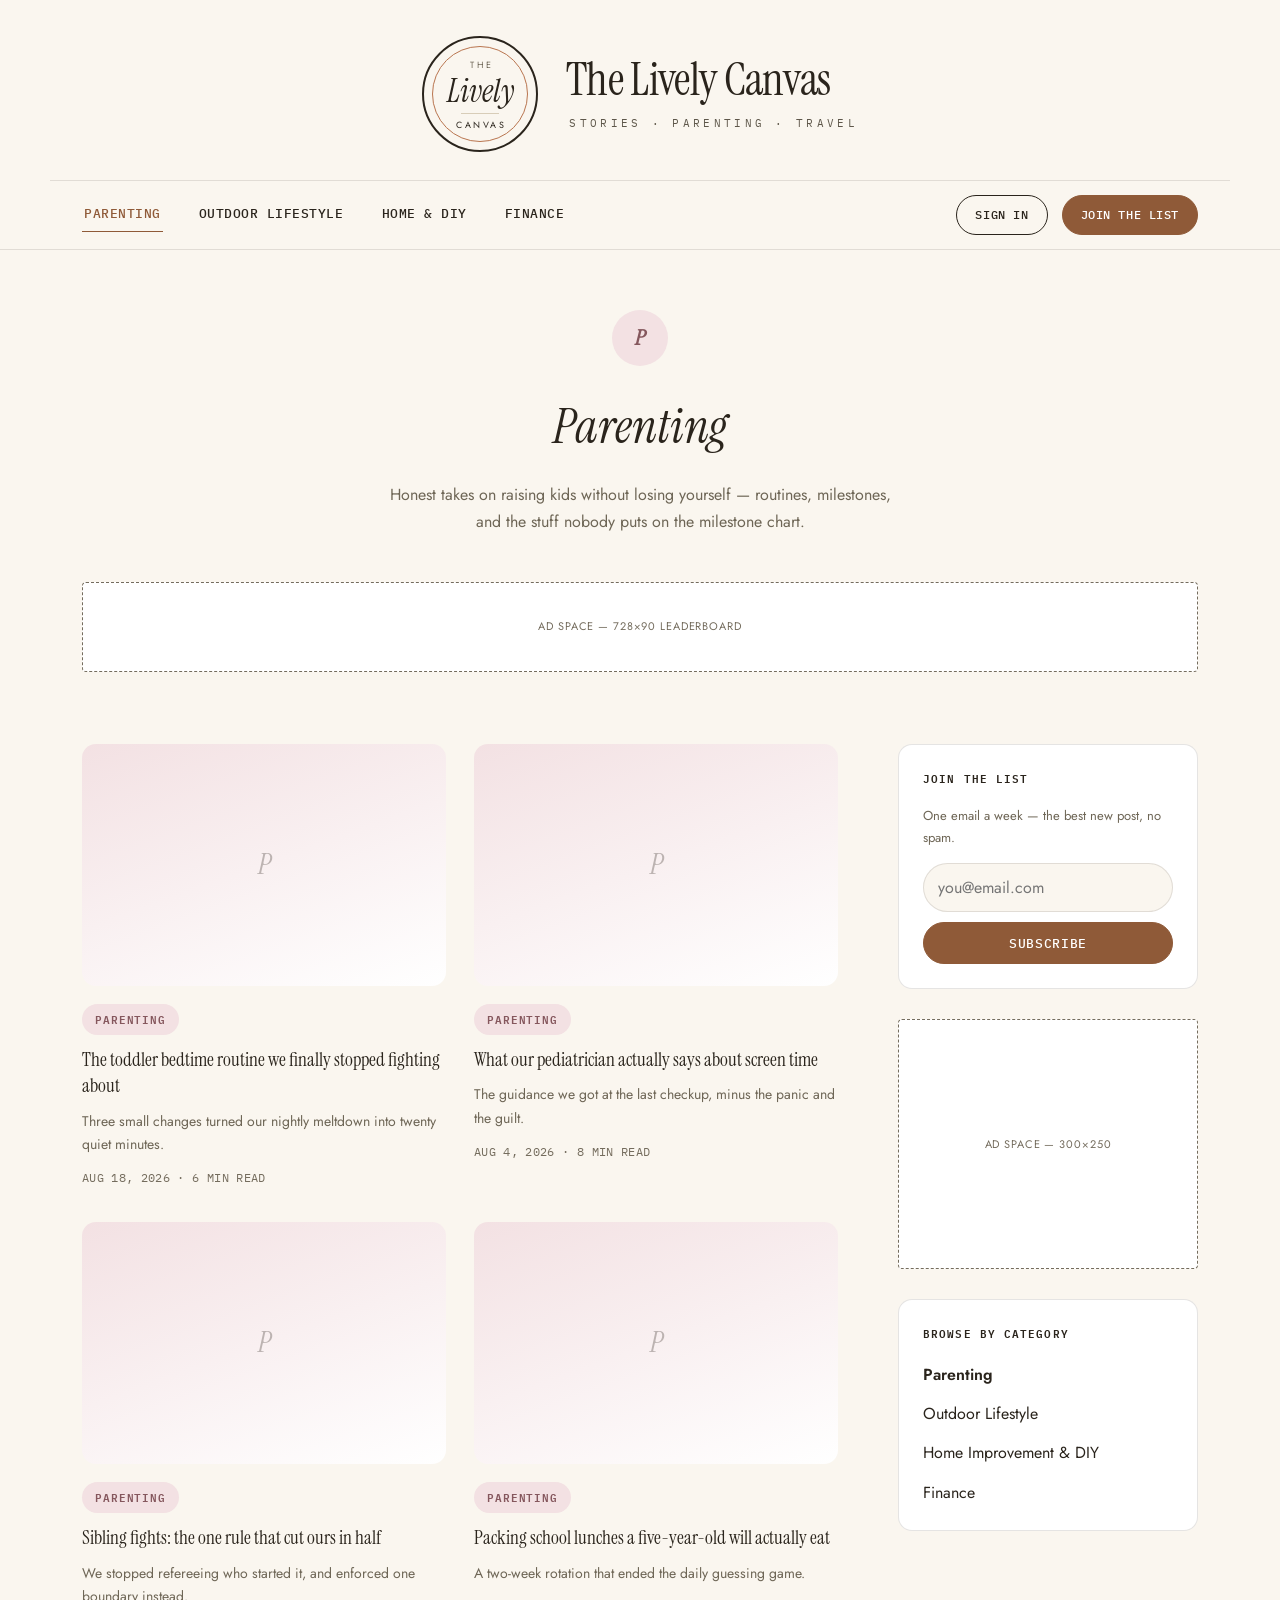
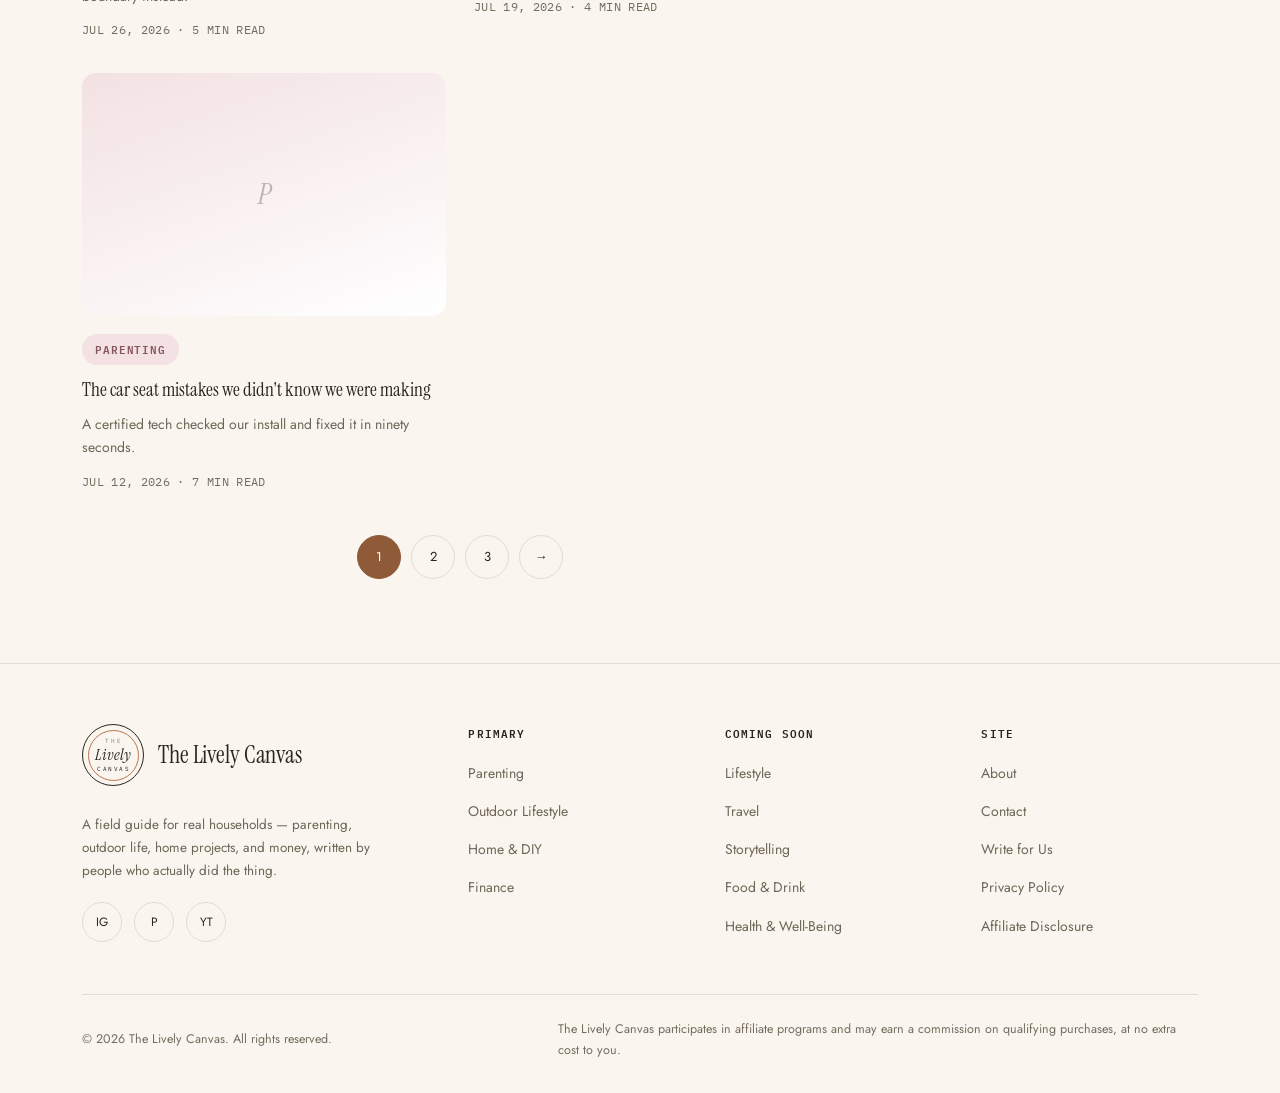
==== commit 25a5b353: "Header: use the hero-scale 2a lockup as a proper masthead Implements the exact "chosen direction" pr" ====
--- a/category.html
+++ b/category.html
@@ -15,11 +15,23 @@
 <a href="#main-content" class="skip-link">Skip to main content</a>
 
 <header class="site-header">
+  <div class="header-brand-row">
+    <a href="index.html" class="brand-seal brand-seal--hero">
+      <span class="seal-ring" aria-hidden="true">
+        <span class="seal-ring-inner">
+          <span class="seal-the">THE</span>
+          <span class="seal-letter">Lively</span>
+          <span class="seal-divider"></span>
+          <span class="seal-canvas">CANVAS</span>
+        </span>
+      </span>
+      <span class="seal-text">
+        <span class="seal-word">The Lively Canvas</span>
+        <span class="seal-tagline">Stories · Parenting · Travel</span>
+      </span>
+    </a>
+  </div>
   <div class="header-row">
-    <a href="index.html" class="brand-seal">
-      <span class="seal-ring" aria-hidden="true"><span class="seal-ring-inner"><span class="seal-the">THE</span><span class="seal-letter">Lively</span><span class="seal-canvas">CANVAS</span></span></span>
-      <span class="seal-word">The Lively Canvas</span>
-    </a>
     <nav class="primary-nav" aria-label="Primary">
       <a href="category.html?cat=parenting" class="active" aria-current="page">Parenting</a>
       <a href="category.html?cat=outdoor">Outdoor Lifestyle</a>
--- a/styles.css
+++ b/styles.css
@@ -98,7 +98,8 @@
 }
 .header-row{
   display:flex; align-items:center; justify-content:space-between;
-  padding: 18px 32px; max-width: var(--max); margin: 0 auto; gap: 24px;
+  padding: 14px 32px; max-width: var(--max); margin: 0 auto; gap: 24px;
+  border-top: 1px solid var(--line);
 }
 .brand-seal{ display:inline-flex; align-items:center; gap:14px; white-space:nowrap; }
 .brand-seal .seal-ring{
@@ -121,6 +122,32 @@
 }
 .brand-seal .seal-word{
   font-family: var(--font-display); font-size: 24px; letter-spacing: -0.005em; color: var(--ink);
+}
+
+/* =========================================================
+   Header masthead — hero-scale lockup (exact "chosen direction"
+   primary seal: 116px/96px rings, divider, wordmark + tagline)
+   ========================================================= */
+.header-brand-row{
+  display:flex; justify-content:center;
+  padding: 36px 32px 28px; max-width: var(--max); margin: 0 auto;
+}
+.brand-seal--hero{ gap:28px; white-space:normal; }
+.brand-seal--hero .seal-ring{ width:116px; height:116px; border-width:2px; }
+.brand-seal--hero .seal-ring-inner{ width:96px; height:96px; gap:6px; }
+.brand-seal--hero .seal-the{
+  font-family: inherit; font-size:9px; letter-spacing:.32em; padding-left:.32em; color: var(--ink-soft);
+}
+.brand-seal--hero .seal-letter{ font-size:32px; }
+.brand-seal--hero .seal-divider{ width:38px; height:1px; background:#D8CDB8; }
+.brand-seal--hero .seal-canvas{
+  font-family: inherit; font-size:9px; letter-spacing:.28em; padding-left:.28em; color: var(--ink);
+}
+.brand-seal--hero .seal-text{ display:flex; flex-direction:column; gap:12px; }
+.brand-seal--hero .seal-word{ font-size:46px; line-height:1; letter-spacing:-.015em; }
+.brand-seal--hero .seal-tagline{
+  font-family: var(--font-mono); font-size:11px; letter-spacing:.3em; text-transform:uppercase;
+  color:#5E574A; padding-left:.3em;
 }
 
 .primary-nav{ display:flex; gap: 34px; font-family: var(--font-mono); }
@@ -463,15 +490,10 @@
   .commit-grid{ grid-template-columns: 1fr; }
   .benefit-list{ grid-template-columns: 1fr; }
 }
-@media (max-width: 900px){
-  /* The detailed seal lockup (62px ring + wordmark) needs more room than the header
-     has once the full primary nav is also on the row, so the nav collapses to the
-     hamburger earlier than the other breakpoints below. */
+@media (max-width: 720px){
   .primary-nav{ display:none; }
   .nav-toggle{ display:flex; }
   .header-actions .btn-ghost{ display:none; }
-}
-@media (max-width: 720px){
   .feature-grid{ grid-template-columns: 1fr; }
   .post-card-grid{ grid-template-columns: 1fr; }
   .footer-grid{ grid-template-columns: 1fr 1fr; gap:28px; }
@@ -480,16 +502,26 @@
   .hero{ padding: 48px 0 56px; }
   .section{ padding: 48px 0; }
   .photo-collage{ grid-template-rows: repeat(3, 56px); }
-}
-@media (max-width: 560px){
-  /* Below this width the header can't fit the seal + wordmark + solid CTA + hamburger
-     on one line without the pill button wrapping; the same CTA already lives in the
-     mobile-nav panel, so hide the header copy here instead of letting it wrap. */
-  .header-actions .btn-solid{ display:none; }
+
+  /* Header masthead drops to the compact seal (same exact values as the footer
+     lockup) and loses its tagline line to fit phone/tablet widths. */
+  .header-brand-row{ padding: 28px 24px 20px; }
+  .brand-seal--hero{ gap:14px; }
+  .brand-seal--hero .seal-ring{ width:62px; height:62px; border-width:1.4px; }
+  .brand-seal--hero .seal-ring-inner{ width:51px; height:51px; gap:3px; }
+  .brand-seal--hero .seal-the{ font-size:6px; letter-spacing:.28em; padding-left:.28em; }
+  .brand-seal--hero .seal-letter{ font-size:16px; }
+  .brand-seal--hero .seal-divider{ width:20px; }
+  .brand-seal--hero .seal-canvas{ font-size:6px; letter-spacing:.24em; padding-left:.24em; }
+  .brand-seal--hero .seal-text{ gap:4px; }
+  .brand-seal--hero .seal-word{ font-size:22px; }
+  .brand-seal--hero .seal-tagline{ display:none; }
+}
+@media (max-width: 400px){
+  /* Even the compact lockup is tight side-by-side under 400px; stack it instead. */
+  .brand-seal--hero{ flex-direction:column; text-align:center; gap:10px; }
+  .brand-seal--hero .seal-text{ align-items:center; }
   /* The footer's seal + wordmark no longer fits one line in a 2-column footer-grid
-     cell at phone widths, so let it wrap instead of overflowing the page. */
+     cell at the smallest phone widths, so let it wrap instead of overflowing. */
   .footer-brand .brand-seal{ white-space: normal; }
 }
-@media (max-width: 360px){
-  .brand-seal .seal-word{ font-size: 19px; }
-}
